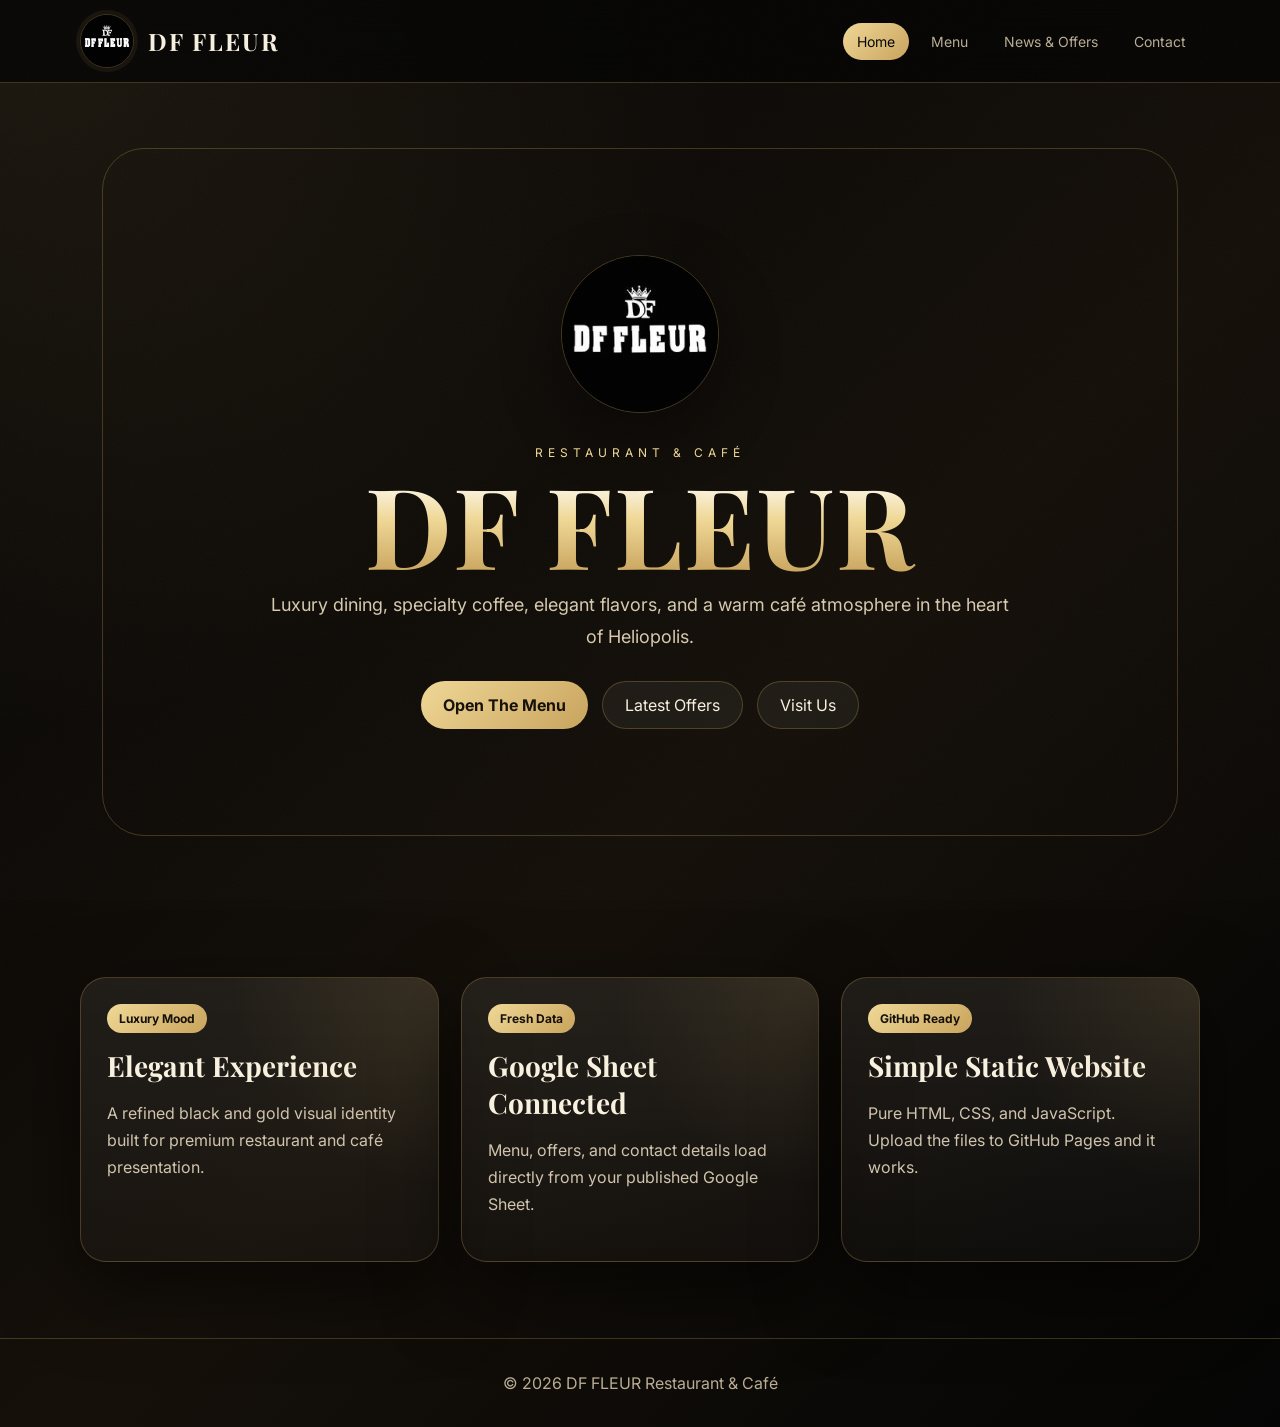
==== index.html @ 30936513 "Add files via upload" ====
<!doctype html><html lang="en"><head><meta charset="utf-8"><meta name="viewport" content="width=device-width,initial-scale=1"><title>DF FLEUR | Luxury Restaurant & Café</title><link rel="preconnect" href="https://fonts.googleapis.com"><link rel="preconnect" href="https://fonts.gstatic.com" crossorigin><link href="https://fonts.googleapis.com/css2?family=Inter:wght@400;600;800&family=Playfair+Display:wght@700;900&display=swap" rel="stylesheet"><link rel="stylesheet" href="css/style.css"></head><body class="noise"><header class="topbar"><nav class="nav container"><a class="brand" href="index.html"><img src="assets/logo.jpg" alt="DF FLEUR"><b>DF FLEUR</b></a><button class="menuBtn">Menu</button><div class="links"><a class="active" href="index.html">Home</a><a href="menu.html">Menu</a><a href="news.html">News & Offers</a><a href="contact.html">Contact</a></div></nav></header><main><section class="hero"><div class="container"><img class="logo-hero" src="assets/logo.jpg" alt="DF FLEUR Logo"><div class="eyebrow">Restaurant & Café</div><h1>DF FLEUR</h1><p>Luxury dining, specialty coffee, elegant flavors, and a warm café atmosphere in the heart of Heliopolis.</p><div class="actions"><a class="btn primary" href="menu.html">Open The Menu</a><a class="btn" href="news.html">Latest Offers</a><a class="btn" href="contact.html">Visit Us</a></div></div></section><section class="section"><div class="container grid"><article class="card"><span class="tag">Luxury Mood</span><h3>Elegant Experience</h3><p>A refined black and gold visual identity built for premium restaurant and café presentation.</p></article><article class="card"><span class="tag">Fresh Data</span><h3>Google Sheet Connected</h3><p>Menu, offers, and contact details load directly from your published Google Sheet.</p></article><article class="card"><span class="tag">GitHub Ready</span><h3>Simple Static Website</h3><p>Pure HTML, CSS, and JavaScript. Upload the files to GitHub Pages and it works.</p></article></div></section></main><footer class="footer"><div class="container">© <span id="y"></span> DF FLEUR Restaurant & Café</div></footer><script>document.getElementById('y').textContent=new Date().getFullYear()</script><script src="js/sheets.js"></script></body></html>
---- css/style.css ----
:root{
  --black:#050505;--black2:#101010;--gold:#c9a45d;--gold2:#f0d896;--cream:#f8f1df;--muted:#b9ad94;--line:rgba(201,164,93,.28);--glass:rgba(255,255,255,.055);
  --shadow:0 28px 80px rgba(0,0,0,.55);--radius:26px;
}
*{box-sizing:border-box}html{scroll-behavior:smooth}body{margin:0;font-family:Inter,Arial,sans-serif;background:radial-gradient(circle at top left,rgba(201,164,93,.12),transparent 38%),linear-gradient(135deg,var(--black),#15100a 55%,#050505);color:var(--cream);min-height:100vh;overflow-x:hidden}.noise:before{content:"";position:fixed;inset:0;pointer-events:none;opacity:.05;background-image:url("data:image/svg+xml,%3Csvg xmlns='http://www.w3.org/2000/svg' width='180' height='180'%3E%3Cfilter id='n'%3E%3CfeTurbulence type='fractalNoise' baseFrequency='.8' numOctaves='3'/%3E%3C/filter%3E%3Crect width='180' height='180' filter='url(%23n)' opacity='.5'/%3E%3C/svg%3E");z-index:50}.container{width:min(1120px,92vw);margin:auto}.topbar{position:sticky;top:0;z-index:20;background:rgba(5,5,5,.76);backdrop-filter:blur(18px);border-bottom:1px solid var(--line)}.nav{height:82px;display:flex;align-items:center;justify-content:space-between;gap:24px}.brand{display:flex;align-items:center;gap:14px;text-decoration:none;color:var(--cream)}.brand img{width:54px;height:54px;object-fit:cover;border:1px solid var(--line);border-radius:50%;box-shadow:0 0 0 4px rgba(201,164,93,.08)}.brand b{font-family:Playfair Display,Georgia,serif;font-size:24px;letter-spacing:2px}.links{display:flex;gap:8px;align-items:center}.links a{color:var(--muted);text-decoration:none;padding:10px 14px;border-radius:999px;font-size:14px}.links a:hover,.links a.active{color:var(--black);background:linear-gradient(135deg,var(--gold2),var(--gold))}.menuBtn{display:none;background:transparent;border:1px solid var(--line);color:var(--cream);border-radius:14px;padding:10px 12px}.hero{position:relative;min-height:calc(100vh - 82px);display:grid;place-items:center;text-align:center;padding:80px 0}.hero:after{content:"";position:absolute;inset:8%;border:1px solid var(--line);border-radius:42px;pointer-events:none}.logo-hero{width:158px;height:158px;object-fit:cover;border-radius:50%;border:1px solid var(--line);box-shadow:0 20px 60px rgba(0,0,0,.45);margin-bottom:28px}.eyebrow{letter-spacing:5px;text-transform:uppercase;color:var(--gold2);font-size:12px}.hero h1,.page-title{font-family:Playfair Display,Georgia,serif;font-size:clamp(46px,9vw,112px);line-height:.9;margin:14px 0;background:linear-gradient(180deg,#fff,var(--gold2) 45%,var(--gold));-webkit-background-clip:text;color:transparent;letter-spacing:2px}.hero p,.lead{max-width:740px;margin:0 auto 28px;color:#d7cab0;font-size:18px;line-height:1.8}.actions{display:flex;gap:14px;justify-content:center;flex-wrap:wrap}.btn{display:inline-flex;align-items:center;justify-content:center;gap:8px;padding:13px 22px;border-radius:999px;text-decoration:none;border:1px solid var(--line);color:var(--cream);background:rgba(255,255,255,.05);cursor:pointer}.btn.primary{background:linear-gradient(135deg,var(--gold2),var(--gold));color:#15100a;border:0;font-weight:700}.section{padding:76px 0}.grid{display:grid;grid-template-columns:repeat(3,1fr);gap:22px}.card{background:linear-gradient(180deg,rgba(255,255,255,.07),rgba(255,255,255,.025));border:1px solid var(--line);border-radius:var(--radius);padding:26px;box-shadow:var(--shadow);position:relative;overflow:hidden}.card:before{content:"";position:absolute;inset:0;background:radial-gradient(circle at top right,rgba(201,164,93,.13),transparent 45%);pointer-events:none}.card h3{font-family:Playfair Display,Georgia,serif;font-size:28px;margin:0 0 12px}.card p{color:#d0c4ae;line-height:1.7}.card img,.news-img{width:100%;height:220px;object-fit:cover;border-radius:20px;border:1px solid var(--line);background:linear-gradient(135deg,#23180d,#070707)}.tag{display:inline-block;color:#15100a;background:linear-gradient(135deg,var(--gold2),var(--gold));padding:7px 12px;border-radius:999px;font-size:12px;font-weight:700;margin-bottom:14px}.page-head{padding:70px 0 32px;text-align:center}.status{color:var(--muted);text-align:center;margin:20px}.filters{display:flex;flex-wrap:wrap;gap:10px;justify-content:center;margin:18px 0 34px}.chip{border:1px solid var(--line);background:rgba(255,255,255,.04);color:var(--cream);border-radius:999px;padding:10px 15px;cursor:pointer}.chip.active{background:linear-gradient(135deg,var(--gold2),var(--gold));color:#111}.news-list{display:grid;grid-template-columns:repeat(2,1fr);gap:22px}.contact-wrap{display:grid;grid-template-columns:1fr 1fr;gap:24px}.contact-line{padding:16px 0;border-bottom:1px solid var(--line);color:#e6d9c0}.contact-line b{display:block;color:var(--gold2);margin-bottom:6px}.map-frame{width:100%;min-height:360px;border:0;border-radius:var(--radius);filter:grayscale(.15) contrast(1.05)}.book-stage{perspective:1600px;display:grid;grid-template-columns:1fr;place-items:center;min-height:570px}.book{width:min(900px,94vw);height:560px;position:relative;transform-style:preserve-3d}.page{position:absolute;inset:0;background:linear-gradient(135deg,#fbf1d8,#efe0bc);color:#1b140b;border-radius:24px;border:1px solid rgba(201,164,93,.55);box-shadow:0 30px 90px rgba(0,0,0,.55);padding:38px;transform-origin:left center;transition:transform .75s ease,opacity .4s ease;overflow:auto}.page.hidden{opacity:0;pointer-events:none;transform:rotateY(-82deg)}.page h2{font-family:Playfair Display,Georgia,serif;font-size:42px;margin:0 0 22px;color:#3a250e}.menu-row{display:grid;grid-template-columns:1fr auto;gap:14px;padding:16px 0;border-bottom:1px dashed rgba(58,37,14,.28)}.menu-row h4{margin:0;font-size:20px}.menu-row p{margin:8px 0 0;color:#6b573c;line-height:1.5}.price{font-weight:800;color:#7a4f14}.book-controls{display:flex;gap:12px;justify-content:center;margin-top:18px;align-items:center}.footer{border-top:1px solid var(--line);padding:34px 0;color:var(--muted);text-align:center}.loader{width:42px;height:42px;border-radius:50%;border:3px solid rgba(201,164,93,.22);border-top-color:var(--gold);animation:spin 1s linear infinite;margin:30px auto}@keyframes spin{to{transform:rotate(360deg)}}@media(max-width:850px){.menuBtn{display:block}.links{position:absolute;right:4vw;top:72px;background:rgba(5,5,5,.96);border:1px solid var(--line);border-radius:20px;flex-direction:column;padding:10px;display:none}.links.open{display:flex}.grid,.news-list,.contact-wrap{grid-template-columns:1fr}.hero:after{inset:3%}.book,.book-stage{height:auto;min-height:560px}.page{padding:25px}.nav{height:72px}.brand b{font-size:18px}.brand img{width:46px;height:46px}}
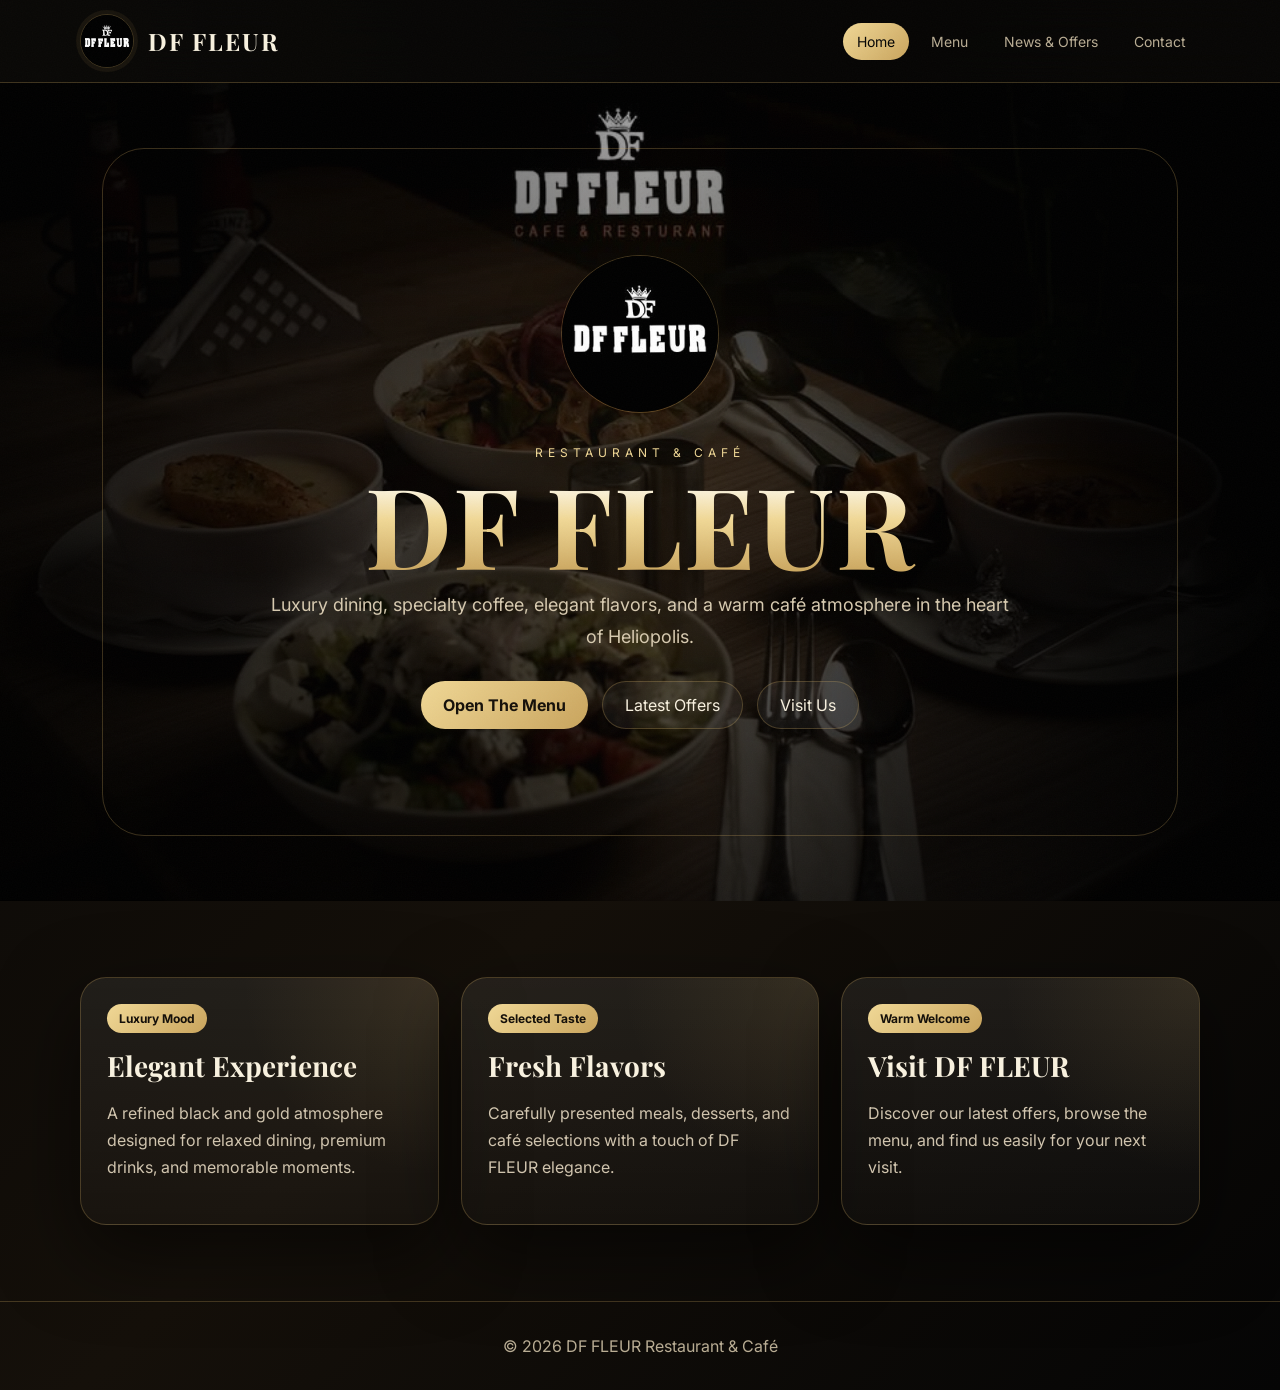
==== commit 688c9121: "Add files via upload" ====
--- a/index.html
+++ b/index.html
@@ -1 +1 @@
-<!doctype html><html lang="en"><head><meta charset="utf-8"><meta name="viewport" content="width=device-width,initial-scale=1"><title>DF FLEUR | Luxury Restaurant & Café</title><link rel="preconnect" href="https://fonts.googleapis.com"><link rel="preconnect" href="https://fonts.gstatic.com" crossorigin><link href="https://fonts.googleapis.com/css2?family=Inter:wght@400;600;800&family=Playfair+Display:wght@700;900&display=swap" rel="stylesheet"><link rel="stylesheet" href="css/style.css"></head><body class="noise"><header class="topbar"><nav class="nav container"><a class="brand" href="index.html"><img src="assets/logo.jpg" alt="DF FLEUR"><b>DF FLEUR</b></a><button class="menuBtn">Menu</button><div class="links"><a class="active" href="index.html">Home</a><a href="menu.html">Menu</a><a href="news.html">News & Offers</a><a href="contact.html">Contact</a></div></nav></header><main><section class="hero"><div class="container"><img class="logo-hero" src="assets/logo.jpg" alt="DF FLEUR Logo"><div class="eyebrow">Restaurant & Café</div><h1>DF FLEUR</h1><p>Luxury dining, specialty coffee, elegant flavors, and a warm café atmosphere in the heart of Heliopolis.</p><div class="actions"><a class="btn primary" href="menu.html">Open The Menu</a><a class="btn" href="news.html">Latest Offers</a><a class="btn" href="contact.html">Visit Us</a></div></div></section><section class="section"><div class="container grid"><article class="card"><span class="tag">Luxury Mood</span><h3>Elegant Experience</h3><p>A refined black and gold visual identity built for premium restaurant and café presentation.</p></article><article class="card"><span class="tag">Fresh Data</span><h3>Google Sheet Connected</h3><p>Menu, offers, and contact details load directly from your published Google Sheet.</p></article><article class="card"><span class="tag">GitHub Ready</span><h3>Simple Static Website</h3><p>Pure HTML, CSS, and JavaScript. Upload the files to GitHub Pages and it works.</p></article></div></section></main><footer class="footer"><div class="container">© <span id="y"></span> DF FLEUR Restaurant & Café</div></footer><script>document.getElementById('y').textContent=new Date().getFullYear()</script><script src="js/sheets.js"></script></body></html>
+<!doctype html><html lang="en"><head><meta charset="utf-8"><meta name="viewport" content="width=device-width,initial-scale=1"><title>DF FLEUR | Luxury Restaurant & Café</title><link rel="preconnect" href="https://fonts.googleapis.com"><link rel="preconnect" href="https://fonts.gstatic.com" crossorigin><link href="https://fonts.googleapis.com/css2?family=Inter:wght@400;600;800&family=Playfair+Display:wght@700;900&display=swap" rel="stylesheet"><link rel="stylesheet" href="css/style.css"></head><body class="noise"><header class="topbar"><nav class="nav container"><a class="brand" href="index.html"><img src="assets/logo.jpg" alt="DF FLEUR"><b>DF FLEUR</b></a><button class="menuBtn">Menu</button><div class="links"><a class="active" href="index.html">Home</a><a href="menu.html">Menu</a><a href="news.html">News & Offers</a><a href="contact.html">Contact</a></div></nav></header><main><section class="hero"><div class="container"><img class="logo-hero" src="assets/logo.jpg" alt="DF FLEUR Logo"><div class="eyebrow">Restaurant & Café</div><h1>DF FLEUR</h1><p>Luxury dining, specialty coffee, elegant flavors, and a warm café atmosphere in the heart of Heliopolis.</p><div class="actions"><a class="btn primary" href="menu.html">Open The Menu</a><a class="btn" href="news.html">Latest Offers</a><a class="btn" href="contact.html">Visit Us</a></div></div></section><section class="section"><div class="container grid"><article class="card"><span class="tag">Luxury Mood</span><h3>Elegant Experience</h3><p>A refined black and gold atmosphere designed for relaxed dining, premium drinks, and memorable moments.</p></article><article class="card"><span class="tag">Selected Taste</span><h3>Fresh Flavors</h3><p>Carefully presented meals, desserts, and café selections with a touch of DF FLEUR elegance.</p></article><article class="card"><span class="tag">Warm Welcome</span><h3>Visit DF FLEUR</h3><p>Discover our latest offers, browse the menu, and find us easily for your next visit.</p></article></div></section></main><footer class="footer"><div class="container">© <span id="y"></span> DF FLEUR Restaurant & Café</div></footer><script>document.getElementById('y').textContent=new Date().getFullYear()</script><script src="js/sheets.js"></script></body></html>
--- a/css/style.css
+++ b/css/style.css
@@ -2,4 +2,4 @@
   --black:#050505;--black2:#101010;--gold:#c9a45d;--gold2:#f0d896;--cream:#f8f1df;--muted:#b9ad94;--line:rgba(201,164,93,.28);--glass:rgba(255,255,255,.055);
   --shadow:0 28px 80px rgba(0,0,0,.55);--radius:26px;
 }
-*{box-sizing:border-box}html{scroll-behavior:smooth}body{margin:0;font-family:Inter,Arial,sans-serif;background:radial-gradient(circle at top left,rgba(201,164,93,.12),transparent 38%),linear-gradient(135deg,var(--black),#15100a 55%,#050505);color:var(--cream);min-height:100vh;overflow-x:hidden}.noise:before{content:"";position:fixed;inset:0;pointer-events:none;opacity:.05;background-image:url("data:image/svg+xml,%3Csvg xmlns='http://www.w3.org/2000/svg' width='180' height='180'%3E%3Cfilter id='n'%3E%3CfeTurbulence type='fractalNoise' baseFrequency='.8' numOctaves='3'/%3E%3C/filter%3E%3Crect width='180' height='180' filter='url(%23n)' opacity='.5'/%3E%3C/svg%3E");z-index:50}.container{width:min(1120px,92vw);margin:auto}.topbar{position:sticky;top:0;z-index:20;background:rgba(5,5,5,.76);backdrop-filter:blur(18px);border-bottom:1px solid var(--line)}.nav{height:82px;display:flex;align-items:center;justify-content:space-between;gap:24px}.brand{display:flex;align-items:center;gap:14px;text-decoration:none;color:var(--cream)}.brand img{width:54px;height:54px;object-fit:cover;border:1px solid var(--line);border-radius:50%;box-shadow:0 0 0 4px rgba(201,164,93,.08)}.brand b{font-family:Playfair Display,Georgia,serif;font-size:24px;letter-spacing:2px}.links{display:flex;gap:8px;align-items:center}.links a{color:var(--muted);text-decoration:none;padding:10px 14px;border-radius:999px;font-size:14px}.links a:hover,.links a.active{color:var(--black);background:linear-gradient(135deg,var(--gold2),var(--gold))}.menuBtn{display:none;background:transparent;border:1px solid var(--line);color:var(--cream);border-radius:14px;padding:10px 12px}.hero{position:relative;min-height:calc(100vh - 82px);display:grid;place-items:center;text-align:center;padding:80px 0}.hero:after{content:"";position:absolute;inset:8%;border:1px solid var(--line);border-radius:42px;pointer-events:none}.logo-hero{width:158px;height:158px;object-fit:cover;border-radius:50%;border:1px solid var(--line);box-shadow:0 20px 60px rgba(0,0,0,.45);margin-bottom:28px}.eyebrow{letter-spacing:5px;text-transform:uppercase;color:var(--gold2);font-size:12px}.hero h1,.page-title{font-family:Playfair Display,Georgia,serif;font-size:clamp(46px,9vw,112px);line-height:.9;margin:14px 0;background:linear-gradient(180deg,#fff,var(--gold2) 45%,var(--gold));-webkit-background-clip:text;color:transparent;letter-spacing:2px}.hero p,.lead{max-width:740px;margin:0 auto 28px;color:#d7cab0;font-size:18px;line-height:1.8}.actions{display:flex;gap:14px;justify-content:center;flex-wrap:wrap}.btn{display:inline-flex;align-items:center;justify-content:center;gap:8px;padding:13px 22px;border-radius:999px;text-decoration:none;border:1px solid var(--line);color:var(--cream);background:rgba(255,255,255,.05);cursor:pointer}.btn.primary{background:linear-gradient(135deg,var(--gold2),var(--gold));color:#15100a;border:0;font-weight:700}.section{padding:76px 0}.grid{display:grid;grid-template-columns:repeat(3,1fr);gap:22px}.card{background:linear-gradient(180deg,rgba(255,255,255,.07),rgba(255,255,255,.025));border:1px solid var(--line);border-radius:var(--radius);padding:26px;box-shadow:var(--shadow);position:relative;overflow:hidden}.card:before{content:"";position:absolute;inset:0;background:radial-gradient(circle at top right,rgba(201,164,93,.13),transparent 45%);pointer-events:none}.card h3{font-family:Playfair Display,Georgia,serif;font-size:28px;margin:0 0 12px}.card p{color:#d0c4ae;line-height:1.7}.card img,.news-img{width:100%;height:220px;object-fit:cover;border-radius:20px;border:1px solid var(--line);background:linear-gradient(135deg,#23180d,#070707)}.tag{display:inline-block;color:#15100a;background:linear-gradient(135deg,var(--gold2),var(--gold));padding:7px 12px;border-radius:999px;font-size:12px;font-weight:700;margin-bottom:14px}.page-head{padding:70px 0 32px;text-align:center}.status{color:var(--muted);text-align:center;margin:20px}.filters{display:flex;flex-wrap:wrap;gap:10px;justify-content:center;margin:18px 0 34px}.chip{border:1px solid var(--line);background:rgba(255,255,255,.04);color:var(--cream);border-radius:999px;padding:10px 15px;cursor:pointer}.chip.active{background:linear-gradient(135deg,var(--gold2),var(--gold));color:#111}.news-list{display:grid;grid-template-columns:repeat(2,1fr);gap:22px}.contact-wrap{display:grid;grid-template-columns:1fr 1fr;gap:24px}.contact-line{padding:16px 0;border-bottom:1px solid var(--line);color:#e6d9c0}.contact-line b{display:block;color:var(--gold2);margin-bottom:6px}.map-frame{width:100%;min-height:360px;border:0;border-radius:var(--radius);filter:grayscale(.15) contrast(1.05)}.book-stage{perspective:1600px;display:grid;grid-template-columns:1fr;place-items:center;min-height:570px}.book{width:min(900px,94vw);height:560px;position:relative;transform-style:preserve-3d}.page{position:absolute;inset:0;background:linear-gradient(135deg,#fbf1d8,#efe0bc);color:#1b140b;border-radius:24px;border:1px solid rgba(201,164,93,.55);box-shadow:0 30px 90px rgba(0,0,0,.55);padding:38px;transform-origin:left center;transition:transform .75s ease,opacity .4s ease;overflow:auto}.page.hidden{opacity:0;pointer-events:none;transform:rotateY(-82deg)}.page h2{font-family:Playfair Display,Georgia,serif;font-size:42px;margin:0 0 22px;color:#3a250e}.menu-row{display:grid;grid-template-columns:1fr auto;gap:14px;padding:16px 0;border-bottom:1px dashed rgba(58,37,14,.28)}.menu-row h4{margin:0;font-size:20px}.menu-row p{margin:8px 0 0;color:#6b573c;line-height:1.5}.price{font-weight:800;color:#7a4f14}.book-controls{display:flex;gap:12px;justify-content:center;margin-top:18px;align-items:center}.footer{border-top:1px solid var(--line);padding:34px 0;color:var(--muted);text-align:center}.loader{width:42px;height:42px;border-radius:50%;border:3px solid rgba(201,164,93,.22);border-top-color:var(--gold);animation:spin 1s linear infinite;margin:30px auto}@keyframes spin{to{transform:rotate(360deg)}}@media(max-width:850px){.menuBtn{display:block}.links{position:absolute;right:4vw;top:72px;background:rgba(5,5,5,.96);border:1px solid var(--line);border-radius:20px;flex-direction:column;padding:10px;display:none}.links.open{display:flex}.grid,.news-list,.contact-wrap{grid-template-columns:1fr}.hero:after{inset:3%}.book,.book-stage{height:auto;min-height:560px}.page{padding:25px}.nav{height:72px}.brand b{font-size:18px}.brand img{width:46px;height:46px}}
+*{box-sizing:border-box}html{scroll-behavior:smooth}body{margin:0;font-family:Inter,Arial,sans-serif;background:radial-gradient(circle at top left,rgba(201,164,93,.12),transparent 38%),linear-gradient(135deg,var(--black),#15100a 55%,#050505);color:var(--cream);min-height:100vh;overflow-x:hidden}.noise:before{content:"";position:fixed;inset:0;pointer-events:none;opacity:.05;background-image:url("data:image/svg+xml,%3Csvg xmlns='http://www.w3.org/2000/svg' width='180' height='180'%3E%3Cfilter id='n'%3E%3CfeTurbulence type='fractalNoise' baseFrequency='.8' numOctaves='3'/%3E%3C/filter%3E%3Crect width='180' height='180' filter='url(%23n)' opacity='.5'/%3E%3C/svg%3E");z-index:50}.container{width:min(1120px,92vw);margin:auto}.topbar{position:sticky;top:0;z-index:20;background:rgba(5,5,5,.76);backdrop-filter:blur(18px);border-bottom:1px solid var(--line)}.nav{height:82px;display:flex;align-items:center;justify-content:space-between;gap:24px}.brand{display:flex;align-items:center;gap:14px;text-decoration:none;color:var(--cream)}.brand img{width:54px;height:54px;object-fit:cover;border:1px solid var(--line);border-radius:50%;box-shadow:0 0 0 4px rgba(201,164,93,.08)}.brand b{font-family:Playfair Display,Georgia,serif;font-size:24px;letter-spacing:2px}.links{display:flex;gap:8px;align-items:center}.links a{color:var(--muted);text-decoration:none;padding:10px 14px;border-radius:999px;font-size:14px}.links a:hover,.links a.active{color:var(--black);background:linear-gradient(135deg,var(--gold2),var(--gold))}.menuBtn{display:none;background:transparent;border:1px solid var(--line);color:var(--cream);border-radius:14px;padding:10px 12px}.hero{position:relative;min-height:calc(100vh - 82px);display:grid;place-items:center;text-align:center;padding:80px 0;background:linear-gradient(180deg,rgba(0,0,0,.18),rgba(0,0,0,.78)),radial-gradient(circle at center,rgba(201,164,93,.12),transparent 48%),url('../assets/main.jpg') center/cover no-repeat;overflow:hidden}.hero .container{position:relative;z-index:2}.hero:before{content:"";position:absolute;inset:0;background:linear-gradient(90deg,rgba(0,0,0,.75),rgba(0,0,0,.2),rgba(0,0,0,.75));z-index:1;pointer-events:none}.hero:after{content:"";position:absolute;inset:8%;border:1px solid var(--line);border-radius:42px;pointer-events:none;z-index:2}.logo-hero{width:158px;height:158px;object-fit:cover;border-radius:50%;border:1px solid var(--line);box-shadow:0 20px 60px rgba(0,0,0,.45);margin-bottom:28px}.eyebrow{letter-spacing:5px;text-transform:uppercase;color:var(--gold2);font-size:12px}.hero h1,.page-title{font-family:Playfair Display,Georgia,serif;font-size:clamp(46px,9vw,112px);line-height:.9;margin:14px 0;background:linear-gradient(180deg,#fff,var(--gold2) 45%,var(--gold));-webkit-background-clip:text;color:transparent;letter-spacing:2px}.hero p,.lead{max-width:740px;margin:0 auto 28px;color:#d7cab0;font-size:18px;line-height:1.8}.actions{display:flex;gap:14px;justify-content:center;flex-wrap:wrap}.btn{display:inline-flex;align-items:center;justify-content:center;gap:8px;padding:13px 22px;border-radius:999px;text-decoration:none;border:1px solid var(--line);color:var(--cream);background:rgba(255,255,255,.05);cursor:pointer}.btn.primary{background:linear-gradient(135deg,var(--gold2),var(--gold));color:#15100a;border:0;font-weight:700}.section{padding:76px 0}.grid{display:grid;grid-template-columns:repeat(3,1fr);gap:22px}.card{background:linear-gradient(180deg,rgba(255,255,255,.07),rgba(255,255,255,.025));border:1px solid var(--line);border-radius:var(--radius);padding:26px;box-shadow:var(--shadow);position:relative;overflow:hidden}.card:before{content:"";position:absolute;inset:0;background:radial-gradient(circle at top right,rgba(201,164,93,.13),transparent 45%);pointer-events:none}.card h3{font-family:Playfair Display,Georgia,serif;font-size:28px;margin:0 0 12px}.card p{color:#d0c4ae;line-height:1.7}.card img,.news-img{width:100%;height:220px;object-fit:cover;border-radius:20px;border:1px solid var(--line);background:linear-gradient(135deg,#23180d,#070707)}.tag{display:inline-block;color:#15100a;background:linear-gradient(135deg,var(--gold2),var(--gold));padding:7px 12px;border-radius:999px;font-size:12px;font-weight:700;margin-bottom:14px}.page-head{padding:70px 0 32px;text-align:center}.status{color:var(--muted);text-align:center;margin:20px}.filters{display:flex;flex-wrap:wrap;gap:10px;justify-content:center;margin:18px 0 34px}.chip{border:1px solid var(--line);background:rgba(255,255,255,.04);color:var(--cream);border-radius:999px;padding:10px 15px;cursor:pointer}.chip.active{background:linear-gradient(135deg,var(--gold2),var(--gold));color:#111}.news-list{display:grid;grid-template-columns:repeat(2,1fr);gap:22px}.contact-wrap{display:grid;grid-template-columns:1fr 1fr;gap:24px}.contact-line{padding:16px 0;border-bottom:1px solid var(--line);color:#e6d9c0}.contact-line b{display:block;color:var(--gold2);margin-bottom:6px}.map-frame{width:100%;min-height:360px;border:0;border-radius:var(--radius);filter:grayscale(.15) contrast(1.05)}.book-stage{perspective:1600px;display:grid;grid-template-columns:1fr;place-items:center;min-height:570px}.book{width:min(900px,94vw);height:560px;position:relative;transform-style:preserve-3d}.page{position:absolute;inset:0;background:linear-gradient(135deg,#fbf1d8,#efe0bc);color:#1b140b;border-radius:24px;border:1px solid rgba(201,164,93,.55);box-shadow:0 30px 90px rgba(0,0,0,.55);padding:38px;transform-origin:left center;transition:transform .75s ease,opacity .4s ease;overflow:auto}.page.hidden{opacity:0;pointer-events:none;transform:rotateY(-82deg)}.page h2{font-family:Playfair Display,Georgia,serif;font-size:42px;margin:0 0 22px;color:#3a250e}.menu-row{display:grid;grid-template-columns:1fr auto;gap:14px;padding:16px 0;border-bottom:1px dashed rgba(58,37,14,.28)}.menu-row h4{margin:0;font-size:20px}.menu-row p{margin:8px 0 0;color:#6b573c;line-height:1.5}.price{font-weight:800;color:#7a4f14}.book-controls{display:flex;gap:12px;justify-content:center;margin-top:18px;align-items:center}.footer{border-top:1px solid var(--line);padding:34px 0;color:var(--muted);text-align:center}.loader{width:42px;height:42px;border-radius:50%;border:3px solid rgba(201,164,93,.22);border-top-color:var(--gold);animation:spin 1s linear infinite;margin:30px auto}@keyframes spin{to{transform:rotate(360deg)}}@media(max-width:850px){.menuBtn{display:block}.links{position:absolute;right:4vw;top:72px;background:rgba(5,5,5,.96);border:1px solid var(--line);border-radius:20px;flex-direction:column;padding:10px;display:none}.links.open{display:flex}.grid,.news-list,.contact-wrap{grid-template-columns:1fr}.hero:after{inset:3%}.book,.book-stage{height:auto;min-height:560px}.page{padding:25px}.nav{height:72px}.brand b{font-size:18px}.brand img{width:46px;height:46px}}
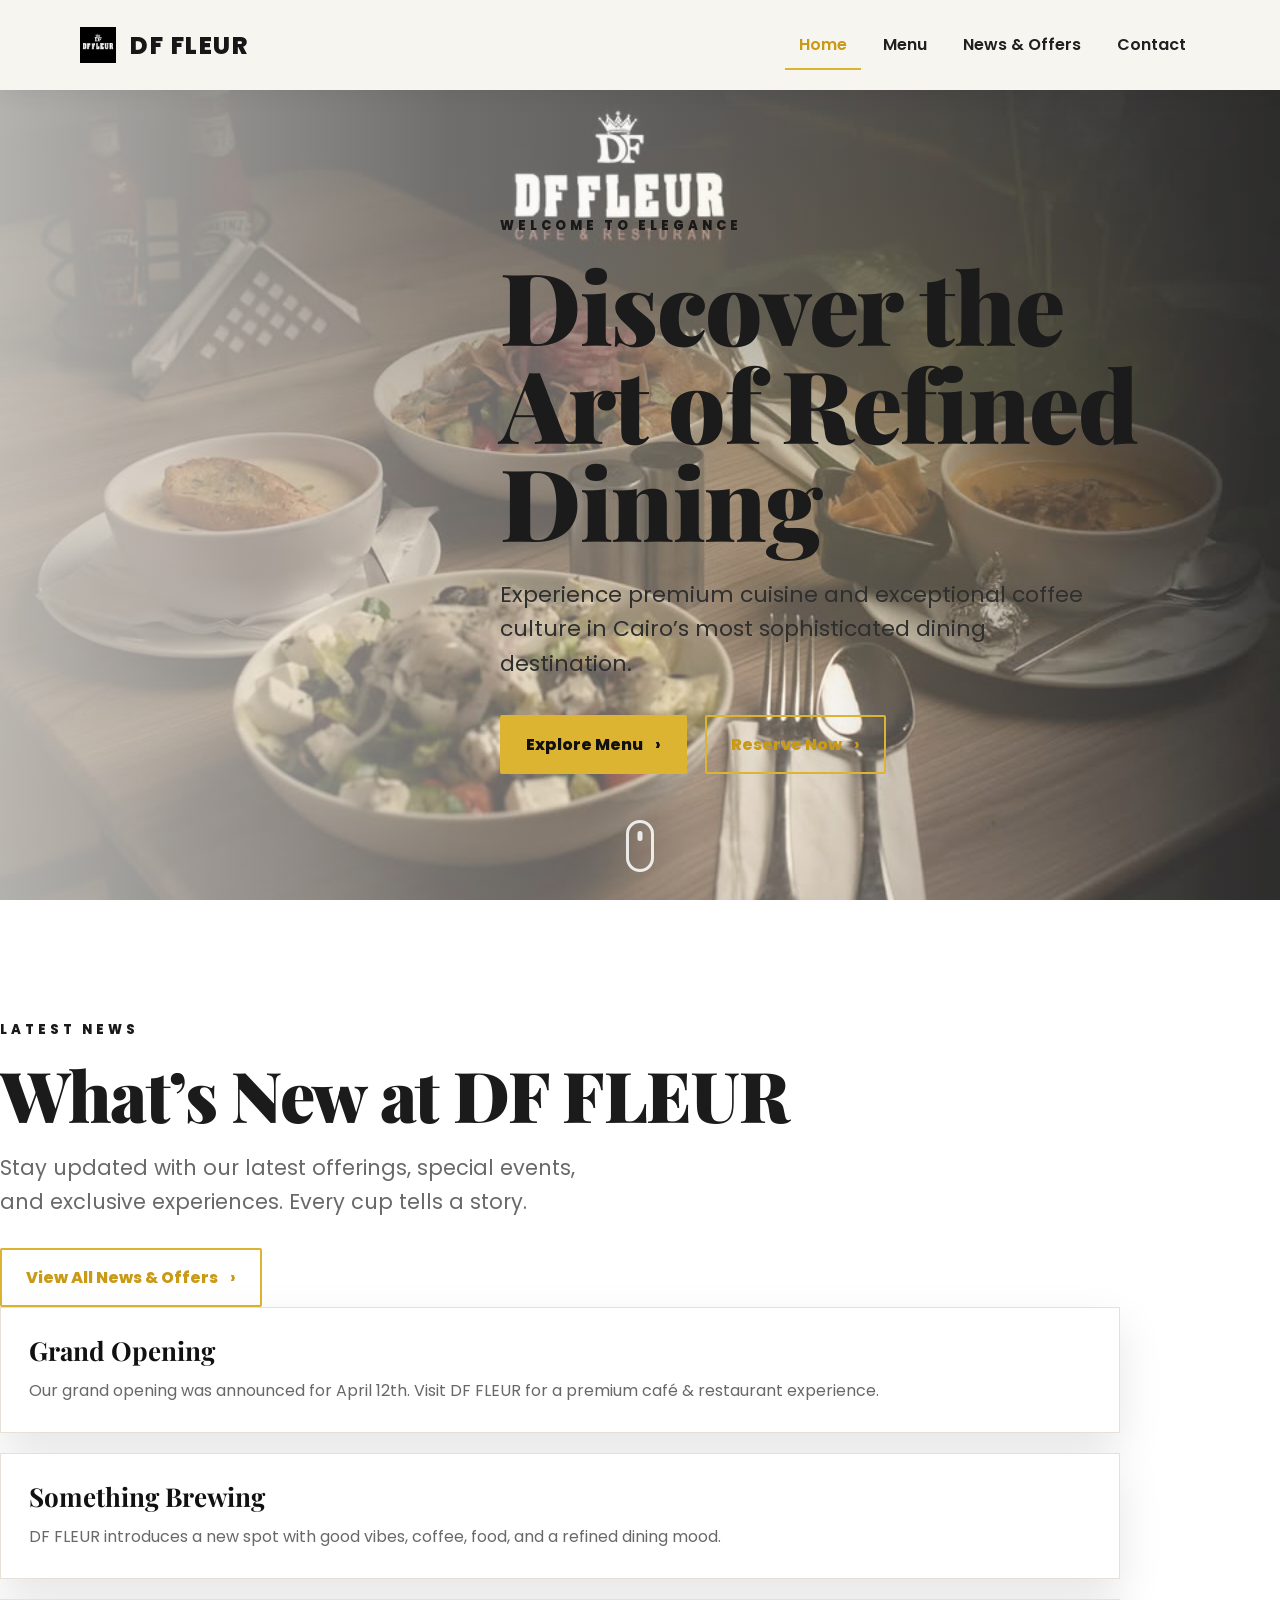
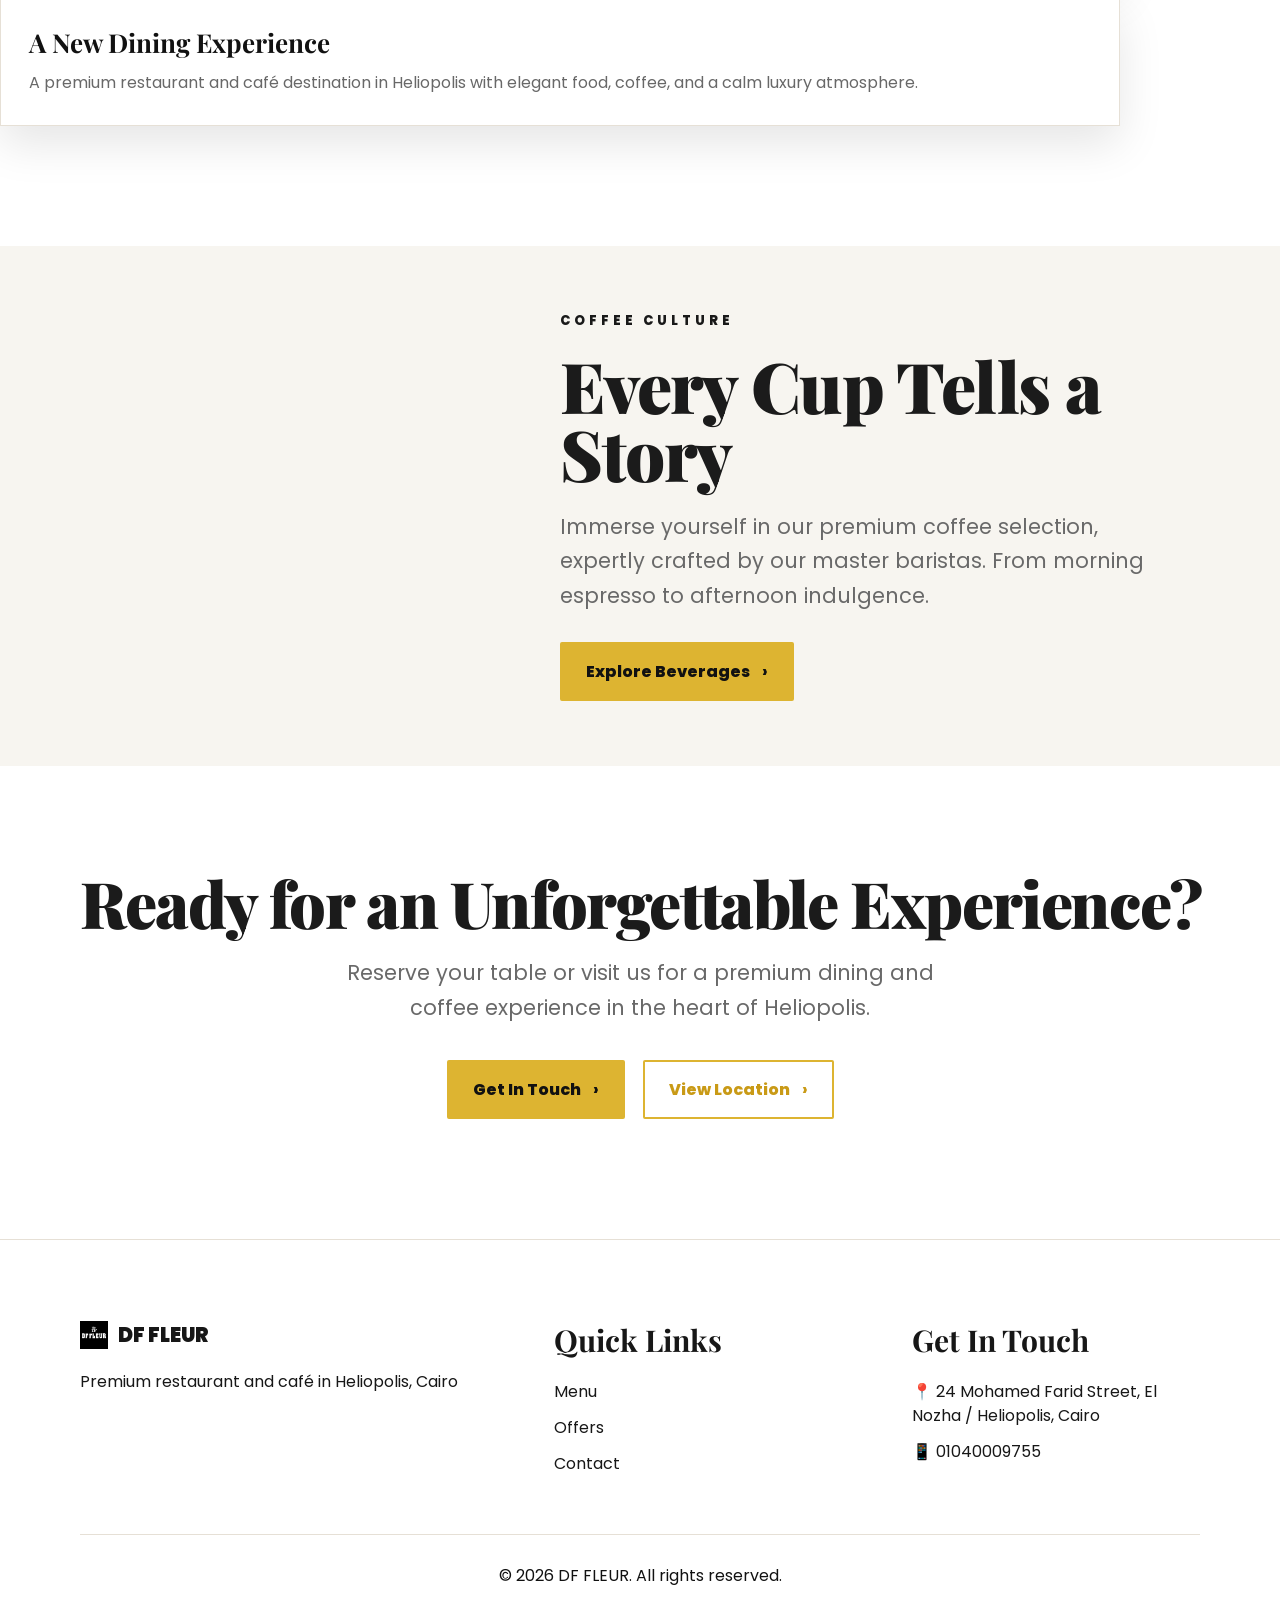
==== commit db7d0f27: "Add files via upload" ====
--- a/index.html
+++ b/index.html
@@ -1 +1,125 @@
-<!doctype html><html lang="en"><head><meta charset="utf-8"><meta name="viewport" content="width=device-width,initial-scale=1"><title>DF FLEUR | Luxury Restaurant & Café</title><link rel="preconnect" href="https://fonts.googleapis.com"><link rel="preconnect" href="https://fonts.gstatic.com" crossorigin><link href="https://fonts.googleapis.com/css2?family=Inter:wght@400;600;800&family=Playfair+Display:wght@700;900&display=swap" rel="stylesheet"><link rel="stylesheet" href="css/style.css"></head><body class="noise"><header class="topbar"><nav class="nav container"><a class="brand" href="index.html"><img src="assets/logo.jpg" alt="DF FLEUR"><b>DF FLEUR</b></a><button class="menuBtn">Menu</button><div class="links"><a class="active" href="index.html">Home</a><a href="menu.html">Menu</a><a href="news.html">News & Offers</a><a href="contact.html">Contact</a></div></nav></header><main><section class="hero"><div class="container"><img class="logo-hero" src="assets/logo.jpg" alt="DF FLEUR Logo"><div class="eyebrow">Restaurant & Café</div><h1>DF FLEUR</h1><p>Luxury dining, specialty coffee, elegant flavors, and a warm café atmosphere in the heart of Heliopolis.</p><div class="actions"><a class="btn primary" href="menu.html">Open The Menu</a><a class="btn" href="news.html">Latest Offers</a><a class="btn" href="contact.html">Visit Us</a></div></div></section><section class="section"><div class="container grid"><article class="card"><span class="tag">Luxury Mood</span><h3>Elegant Experience</h3><p>A refined black and gold atmosphere designed for relaxed dining, premium drinks, and memorable moments.</p></article><article class="card"><span class="tag">Selected Taste</span><h3>Fresh Flavors</h3><p>Carefully presented meals, desserts, and café selections with a touch of DF FLEUR elegance.</p></article><article class="card"><span class="tag">Warm Welcome</span><h3>Visit DF FLEUR</h3><p>Discover our latest offers, browse the menu, and find us easily for your next visit.</p></article></div></section></main><footer class="footer"><div class="container">© <span id="y"></span> DF FLEUR Restaurant & Café</div></footer><script>document.getElementById('y').textContent=new Date().getFullYear()</script><script src="js/sheets.js"></script></body></html>+<!doctype html>
+<html lang="en">
+<head>
+  <meta charset="utf-8">
+  <meta name="viewport" content="width=device-width, initial-scale=1">
+  <title>DF FLEUR | Restaurant & Café</title>
+  <link rel="preconnect" href="https://fonts.googleapis.com">
+  <link rel="preconnect" href="https://fonts.gstatic.com" crossorigin>
+  <link href="https://fonts.googleapis.com/css2?family=Playfair+Display:wght@700;800;900&family=Poppins:wght@400;500;600;700;800&display=swap" rel="stylesheet">
+  <link rel="stylesheet" href="css/style.css">
+</head>
+<body>
+  <header class="site-header">
+    <nav class="nav container">
+      <a class="brand" href="index.html"><img src="assets/logo.jpg" alt="DF FLEUR logo"><span>DF FLEUR</span></a>
+      <button class="nav-toggle" type="button">Menu</button>
+      <div class="nav-links">
+        <a class="active" href="index.html">Home</a>
+        <a href="menu.html">Menu</a>
+        <a href="news.html">News & Offers</a>
+        <a href="contact.html">Contact</a>
+      </div>
+    </nav>
+  </header>
+
+  <main>
+    <section class="hero">
+      <div class="container">
+        <div class="hero-content">
+          <div class="kicker">Welcome to Elegance</div>
+          <h1>Discover the Art of Refined Dining</h1>
+          <p>Experience premium cuisine and exceptional coffee culture in Cairo’s most sophisticated dining destination.</p>
+          <div class="btn-row">
+            <a class="btn primary" href="menu.html">Explore Menu <span>›</span></a>
+            <a class="btn" href="contact.html">Reserve Now <span>›</span></a>
+          </div>
+        </div>
+      </div>
+      <div class="mouse" aria-hidden="true"></div>
+    </section>
+
+    <section class="section news-preview">
+      <div class="container" style="display:contents">
+        <div class="container" style="display:grid;grid-template-columns:inherit;gap:inherit;align-items:center">
+          <div>
+            <div class="kicker">Latest News</div>
+            <h2 class="section-title">What’s New at DF FLEUR</h2>
+            <p class="lead">Stay updated with our latest offerings, special events, and exclusive experiences. Every cup tells a story.</p>
+            <a class="btn" href="news.html">View All News & Offers <span>›</span></a>
+          </div>
+          <div class="mini-news" id="homeNews">
+            <div class="loading"><span class="spinner"></span>Loading latest updates...</div>
+          </div>
+        </div>
+      </div>
+    </section>
+
+    <section class="feature-band">
+      <div class="container">
+        <div class="feature-text">
+          <div class="kicker">Coffee Culture</div>
+          <h2 class="section-title">Every Cup Tells a Story</h2>
+          <p class="lead">Immerse yourself in our premium coffee selection, expertly crafted by our master baristas. From morning espresso to afternoon indulgence.</p>
+          <a class="btn primary" href="menu.html">Explore Beverages <span>›</span></a>
+        </div>
+      </div>
+    </section>
+
+    <section class="cta">
+      <div class="container">
+        <h2 class="section-title">Ready for an Unforgettable Experience?</h2>
+        <p class="lead" style="margin-left:auto;margin-right:auto">Reserve your table or visit us for a premium dining and coffee experience in the heart of Heliopolis.</p>
+        <div class="btn-row" style="justify-content:center;margin-top:34px">
+          <a class="btn primary" href="contact.html">Get In Touch <span>›</span></a>
+          <a class="btn" href="contact.html#map">View Location <span>›</span></a>
+        </div>
+      </div>
+    </section>
+  </main>
+
+  <footer class="footer">
+    <div class="container footer-grid">
+      <div>
+        <div class="footer-logo"><img src="assets/logo.jpg" alt="DF FLEUR logo"><span>DF FLEUR</span></div>
+        <p>Premium restaurant and café in Heliopolis, Cairo</p>
+      </div>
+      <div>
+        <h3>Quick Links</h3>
+        <a href="menu.html">Menu</a>
+        <a href="news.html">Offers</a>
+        <a href="contact.html">Contact</a>
+      </div>
+      <div id="footerContact">
+        <h3>Get In Touch</h3>
+        <p>📍 Heliopolis, Cairo</p>
+        <p>📱 +20 104 000 9755</p>
+      </div>
+    </div>
+    <div class="copyright">© <span id="year"></span> DF FLEUR. All rights reserved.</div>
+  </footer>
+
+  <script src="js/sheets.js"></script>
+  <script>
+    document.getElementById('year').textContent = new Date().getFullYear();
+    (async () => {
+      const newsHolder = document.getElementById('homeNews');
+      const rows = activeRows(await loadSheet('Offers')).slice(0, 3);
+      newsHolder.innerHTML = rows.map(row => `
+        <article class="news-card">
+          <h3>${safeText(row.Title)}</h3>
+          <p>${safeText(row.Description)}</p>
+        </article>
+      `).join('') || '<p>No updates available now.</p>';
+
+      const contact = (await loadSheet('Contact'))[0] || {};
+      const footer = document.getElementById('footerContact');
+      footer.innerHTML = `
+        <h3>Get In Touch</h3>
+        <p>📍 ${safeText(contact.Address || 'Heliopolis, Cairo')}</p>
+        <p>📱 ${safeText(contact.Phone || '+20 104 000 9755')}</p>
+      `;
+    })();
+  </script>
+</body>
+</html>
--- a/css/style.css
+++ b/css/style.css
@@ -1,5 +1,66 @@
 :root{
-  --black:#050505;--black2:#101010;--gold:#c9a45d;--gold2:#f0d896;--cream:#f8f1df;--muted:#b9ad94;--line:rgba(201,164,93,.28);--glass:rgba(255,255,255,.055);
-  --shadow:0 28px 80px rgba(0,0,0,.55);--radius:26px;
+  --cream:#f7f5f0;
+  --paper:#ffffff;
+  --paper2:#f3f0ea;
+  --ink:#171717;
+  --muted:#696969;
+  --gold:#ddb431;
+  --gold2:#c99a16;
+  --line:#e6e0d6;
+  --shadow:0 18px 45px rgba(0,0,0,.10);
+  --display:'Playfair Display', Georgia, serif;
+  --body:'Poppins', Arial, sans-serif;
 }
-*{box-sizing:border-box}html{scroll-behavior:smooth}body{margin:0;font-family:Inter,Arial,sans-serif;background:radial-gradient(circle at top left,rgba(201,164,93,.12),transparent 38%),linear-gradient(135deg,var(--black),#15100a 55%,#050505);color:var(--cream);min-height:100vh;overflow-x:hidden}.noise:before{content:"";position:fixed;inset:0;pointer-events:none;opacity:.05;background-image:url("data:image/svg+xml,%3Csvg xmlns='http://www.w3.org/2000/svg' width='180' height='180'%3E%3Cfilter id='n'%3E%3CfeTurbulence type='fractalNoise' baseFrequency='.8' numOctaves='3'/%3E%3C/filter%3E%3Crect width='180' height='180' filter='url(%23n)' opacity='.5'/%3E%3C/svg%3E");z-index:50}.container{width:min(1120px,92vw);margin:auto}.topbar{position:sticky;top:0;z-index:20;background:rgba(5,5,5,.76);backdrop-filter:blur(18px);border-bottom:1px solid var(--line)}.nav{height:82px;display:flex;align-items:center;justify-content:space-between;gap:24px}.brand{display:flex;align-items:center;gap:14px;text-decoration:none;color:var(--cream)}.brand img{width:54px;height:54px;object-fit:cover;border:1px solid var(--line);border-radius:50%;box-shadow:0 0 0 4px rgba(201,164,93,.08)}.brand b{font-family:Playfair Display,Georgia,serif;font-size:24px;letter-spacing:2px}.links{display:flex;gap:8px;align-items:center}.links a{color:var(--muted);text-decoration:none;padding:10px 14px;border-radius:999px;font-size:14px}.links a:hover,.links a.active{color:var(--black);background:linear-gradient(135deg,var(--gold2),var(--gold))}.menuBtn{display:none;background:transparent;border:1px solid var(--line);color:var(--cream);border-radius:14px;padding:10px 12px}.hero{position:relative;min-height:calc(100vh - 82px);display:grid;place-items:center;text-align:center;padding:80px 0;background:linear-gradient(180deg,rgba(0,0,0,.18),rgba(0,0,0,.78)),radial-gradient(circle at center,rgba(201,164,93,.12),transparent 48%),url('../assets/main.jpg') center/cover no-repeat;overflow:hidden}.hero .container{position:relative;z-index:2}.hero:before{content:"";position:absolute;inset:0;background:linear-gradient(90deg,rgba(0,0,0,.75),rgba(0,0,0,.2),rgba(0,0,0,.75));z-index:1;pointer-events:none}.hero:after{content:"";position:absolute;inset:8%;border:1px solid var(--line);border-radius:42px;pointer-events:none;z-index:2}.logo-hero{width:158px;height:158px;object-fit:cover;border-radius:50%;border:1px solid var(--line);box-shadow:0 20px 60px rgba(0,0,0,.45);margin-bottom:28px}.eyebrow{letter-spacing:5px;text-transform:uppercase;color:var(--gold2);font-size:12px}.hero h1,.page-title{font-family:Playfair Display,Georgia,serif;font-size:clamp(46px,9vw,112px);line-height:.9;margin:14px 0;background:linear-gradient(180deg,#fff,var(--gold2) 45%,var(--gold));-webkit-background-clip:text;color:transparent;letter-spacing:2px}.hero p,.lead{max-width:740px;margin:0 auto 28px;color:#d7cab0;font-size:18px;line-height:1.8}.actions{display:flex;gap:14px;justify-content:center;flex-wrap:wrap}.btn{display:inline-flex;align-items:center;justify-content:center;gap:8px;padding:13px 22px;border-radius:999px;text-decoration:none;border:1px solid var(--line);color:var(--cream);background:rgba(255,255,255,.05);cursor:pointer}.btn.primary{background:linear-gradient(135deg,var(--gold2),var(--gold));color:#15100a;border:0;font-weight:700}.section{padding:76px 0}.grid{display:grid;grid-template-columns:repeat(3,1fr);gap:22px}.card{background:linear-gradient(180deg,rgba(255,255,255,.07),rgba(255,255,255,.025));border:1px solid var(--line);border-radius:var(--radius);padding:26px;box-shadow:var(--shadow);position:relative;overflow:hidden}.card:before{content:"";position:absolute;inset:0;background:radial-gradient(circle at top right,rgba(201,164,93,.13),transparent 45%);pointer-events:none}.card h3{font-family:Playfair Display,Georgia,serif;font-size:28px;margin:0 0 12px}.card p{color:#d0c4ae;line-height:1.7}.card img,.news-img{width:100%;height:220px;object-fit:cover;border-radius:20px;border:1px solid var(--line);background:linear-gradient(135deg,#23180d,#070707)}.tag{display:inline-block;color:#15100a;background:linear-gradient(135deg,var(--gold2),var(--gold));padding:7px 12px;border-radius:999px;font-size:12px;font-weight:700;margin-bottom:14px}.page-head{padding:70px 0 32px;text-align:center}.status{color:var(--muted);text-align:center;margin:20px}.filters{display:flex;flex-wrap:wrap;gap:10px;justify-content:center;margin:18px 0 34px}.chip{border:1px solid var(--line);background:rgba(255,255,255,.04);color:var(--cream);border-radius:999px;padding:10px 15px;cursor:pointer}.chip.active{background:linear-gradient(135deg,var(--gold2),var(--gold));color:#111}.news-list{display:grid;grid-template-columns:repeat(2,1fr);gap:22px}.contact-wrap{display:grid;grid-template-columns:1fr 1fr;gap:24px}.contact-line{padding:16px 0;border-bottom:1px solid var(--line);color:#e6d9c0}.contact-line b{display:block;color:var(--gold2);margin-bottom:6px}.map-frame{width:100%;min-height:360px;border:0;border-radius:var(--radius);filter:grayscale(.15) contrast(1.05)}.book-stage{perspective:1600px;display:grid;grid-template-columns:1fr;place-items:center;min-height:570px}.book{width:min(900px,94vw);height:560px;position:relative;transform-style:preserve-3d}.page{position:absolute;inset:0;background:linear-gradient(135deg,#fbf1d8,#efe0bc);color:#1b140b;border-radius:24px;border:1px solid rgba(201,164,93,.55);box-shadow:0 30px 90px rgba(0,0,0,.55);padding:38px;transform-origin:left center;transition:transform .75s ease,opacity .4s ease;overflow:auto}.page.hidden{opacity:0;pointer-events:none;transform:rotateY(-82deg)}.page h2{font-family:Playfair Display,Georgia,serif;font-size:42px;margin:0 0 22px;color:#3a250e}.menu-row{display:grid;grid-template-columns:1fr auto;gap:14px;padding:16px 0;border-bottom:1px dashed rgba(58,37,14,.28)}.menu-row h4{margin:0;font-size:20px}.menu-row p{margin:8px 0 0;color:#6b573c;line-height:1.5}.price{font-weight:800;color:#7a4f14}.book-controls{display:flex;gap:12px;justify-content:center;margin-top:18px;align-items:center}.footer{border-top:1px solid var(--line);padding:34px 0;color:var(--muted);text-align:center}.loader{width:42px;height:42px;border-radius:50%;border:3px solid rgba(201,164,93,.22);border-top-color:var(--gold);animation:spin 1s linear infinite;margin:30px auto}@keyframes spin{to{transform:rotate(360deg)}}@media(max-width:850px){.menuBtn{display:block}.links{position:absolute;right:4vw;top:72px;background:rgba(5,5,5,.96);border:1px solid var(--line);border-radius:20px;flex-direction:column;padding:10px;display:none}.links.open{display:flex}.grid,.news-list,.contact-wrap{grid-template-columns:1fr}.hero:after{inset:3%}.book,.book-stage{height:auto;min-height:560px}.page{padding:25px}.nav{height:72px}.brand b{font-size:18px}.brand img{width:46px;height:46px}}
+*{box-sizing:border-box}
+html{scroll-behavior:smooth}
+body{margin:0;background:var(--cream);color:var(--ink);font-family:var(--body);overflow-x:hidden}
+a{text-decoration:none;color:inherit}
+.container{width:min(1120px,92vw);margin:0 auto}
+.site-header{position:sticky;top:0;z-index:100;background:rgba(247,245,240,.95);backdrop-filter:blur(14px);box-shadow:0 4px 22px rgba(0,0,0,.06)}
+.nav{height:90px;display:flex;align-items:center;justify-content:space-between;gap:22px}
+.brand{display:flex;align-items:center;gap:14px;font-size:24px;font-weight:800;letter-spacing:1.5px}
+.brand img{width:36px;height:36px;object-fit:cover;background:#fff}
+.nav-links{display:flex;align-items:center;gap:8px}
+.nav-links a{padding:11px 14px;font-weight:600;color:#202020;border-bottom:2px solid transparent}
+.nav-links a:hover,.nav-links a.active{color:var(--gold2);border-color:var(--gold)}
+.nav-toggle{display:none;border:1px solid var(--line);background:#fff;padding:10px 14px;font-weight:700}
+.hero{min-height:calc(100vh - 90px);display:flex;align-items:center;position:relative;background:url('../assets/main.jpg') center/cover no-repeat;overflow:hidden}
+.hero::before{content:"";position:absolute;inset:0;background:linear-gradient(90deg,rgba(247,245,240,.72) 0%,rgba(247,245,240,.45) 35%,rgba(247,245,240,.18) 100%)}
+.hero::after{content:"";position:absolute;inset:0;background:radial-gradient(circle at 70% 40%,rgba(221,180,49,.12),transparent 36%)}
+.hero-content{position:relative;z-index:2;width:min(700px,95%);padding:80px 0;margin-left:auto}
+.kicker{letter-spacing:4px;text-transform:uppercase;font-weight:800;font-size:13px;margin-bottom:20px;color:#191919}
+h1,.section-title,.page-title{font-family:var(--display);font-weight:900;line-height:.98;letter-spacing:-1.4px;margin:0;color:#1b1b1b}
+h1{font-size:clamp(54px,8vw,100px)}
+.hero p{font-size:22px;line-height:1.55;color:#2f2f2f;max-width:620px;margin:28px 0 34px}
+.btn-row{display:flex;flex-wrap:wrap;gap:18px;align-items:center}
+.btn{display:inline-flex;align-items:center;justify-content:center;gap:12px;min-width:170px;padding:15px 24px;border:2px solid var(--gold);background:transparent;color:var(--gold2);font-weight:800;border-radius:2px;transition:.25s ease;cursor:pointer}
+.btn:hover{transform:translateY(-2px);box-shadow:var(--shadow)}
+.btn.primary{background:var(--gold);color:#111;border-color:var(--gold)}
+.mouse{width:28px;height:52px;border:3px solid #fff;border-radius:30px;position:absolute;bottom:28px;left:50%;transform:translateX(-50%);z-index:3;opacity:.85}
+.mouse::before{content:"";position:absolute;top:8px;left:50%;width:5px;height:10px;border-radius:99px;background:#fff;transform:translateX(-50%);animation:wheel 1.7s infinite}
+@keyframes wheel{0%{opacity:1;transform:translate(-50%,0)}100%{opacity:0;transform:translate(-50%,20px)}}
+.section{padding:120px 0}
+.news-preview{display:grid;grid-template-columns:1fr 1fr;gap:70px;align-items:center;background:#fff}
+.section-title{font-size:clamp(44px,6vw,70px);margin:16px 0 22px}
+.lead{font-size:21px;line-height:1.65;color:var(--muted);margin:0 0 28px;max-width:590px}
+.mini-news{display:grid;gap:20px}
+.news-card,.card{background:#fff;border:1px solid var(--line);box-shadow:var(--shadow);padding:28px;transition:.25s ease;overflow:hidden}
+.news-card:hover,.card:hover{transform:translateY(-4px)}
+.news-card h3,.card h3{font-family:var(--display);font-size:26px;line-height:1.15;margin:0 0 12px;color:#111}
+.news-card p,.card p{color:#686868;line-height:1.65;margin:0}
+.tag{display:inline-flex;align-items:center;background:#eeeae2;color:#111;font-weight:800;padding:10px 18px;margin:0 10px 12px 0;cursor:pointer;border:0;border-radius:2px}
+.tag.active,.tag.gold{background:var(--gold);color:#111}
+.feature-band{min-height:520px;display:flex;align-items:center;position:relative;background:url('../assets/main.jpg') center/cover fixed no-repeat;color:#111}
+.feature-band::before{content:"";position:absolute;inset:0;background:linear-gradient(90deg,rgba(247,245,240,.82),rgba(247,245,240,.18))}
+.feature-band .container{position:relative;z-index:2}
+.feature-text{width:min(640px,90%);margin-left:auto}
+.cta{text-align:center;background:#fff;padding:90px 0 120px;overflow:hidden}
+.cta .section-title{white-space:nowrap;font-size:clamp(38px,5vw,66px)}
+.footer{background:#fff;padding:80px 0 28px;border-top:1px solid var(--line)}
+.footer-grid{display:grid;grid-template-columns:1.4fr 1fr 1fr;gap:70px;padding-bottom:46px;border-bottom:1px solid var(--line)}
+.footer-logo{display:flex;align-items:center;gap:10px;font-weight:900;font-size:20px;margin-bottom:20px}.footer-logo img{width:28px;height:28px;object-fit:cover}
+.footer h3{font-family:var(--display);font-size:30px;margin:0 0 20px}.footer p,.footer a{color:#171717;display:block;margin:0 0 12px;line-height:1.5}.copyright{text-align:center;margin-top:28px;color:#111}
+.page-hero{padding:96px 0 70px;text-align:center;background:#fff}.page-title{font-size:clamp(56px,7vw,92px)}.page-hero .lead{margin:24px auto 0}.page-body{padding:70px 0 110px}.filter-row{display:flex;flex-wrap:wrap;gap:12px;margin-bottom:38px}.news-grid{display:grid;grid-template-columns:repeat(3,1fr);gap:24px}.news-grid .card img{width:100%;height:210px;object-fit:cover;margin:-28px -28px 22px;width:calc(100% + 56px);max-width:none;background:#eee}.meta{display:inline-block;color:var(--gold2);font-size:13px;font-weight:800;letter-spacing:1px;text-transform:uppercase;margin-bottom:10px}.menu-layout{display:grid;grid-template-columns:270px 1fr;gap:34px;align-items:start}.category-list{position:sticky;top:112px;background:#fff;border:1px solid var(--line);box-shadow:var(--shadow);padding:18px}.category-list button{display:block;width:100%;text-align:left;padding:14px 16px;margin-bottom:8px;border:0;background:#f0eee9;font-weight:800;cursor:pointer}.category-list button.active{background:var(--gold)}
+.book-stage{perspective:1600px;min-height:650px}.book{position:relative;min-height:650px}.menu-page{position:absolute;inset:0;background:#fffaf0;border:1px solid #dfcfaa;box-shadow:0 26px 55px rgba(0,0,0,.14);padding:44px;transform-origin:left center;transition:transform .65s ease,opacity .35s ease;overflow:auto}.menu-page.hidden{opacity:0;pointer-events:none;transform:rotateY(-85deg)}.menu-page h2{font-family:var(--display);font-size:48px;margin:0 0 24px}.menu-item{display:grid;grid-template-columns:90px 1fr auto;gap:18px;padding:18px 0;border-bottom:1px dashed #d9caa9;align-items:center}.menu-item img{width:90px;height:76px;object-fit:cover;background:#eee;border:1px solid #e6dac2}.menu-item h4{font-size:20px;margin:0 0 6px}.menu-item p{margin:0;color:#6a6258;line-height:1.5}.price{font-weight:900;color:var(--gold2);white-space:nowrap}.book-controls{display:flex;gap:14px;align-items:center;justify-content:center;margin-top:28px}.contact-grid{display:grid;grid-template-columns:1.1fr .9fr;gap:54px}.contact-info{background:#fff;padding:38px;border:1px solid var(--line);box-shadow:var(--shadow)}.contact-info h2{font-family:var(--display);font-size:40px;margin:0 0 30px}.info-line{display:grid;grid-template-columns:34px 1fr;gap:12px;margin-bottom:28px}.info-line .icon{color:var(--gold2);font-size:27px}.info-line h3{font-family:var(--display);font-size:33px;margin:0 0 6px}.info-line p,.info-line a{color:#6b6b6b;font-size:18px;line-height:1.45}.socials{display:flex;gap:16px;margin:20px 0 34px}.socials a{width:50px;height:50px;background:#eeeae2;display:grid;place-items:center;font-weight:900}.map-btn{width:100%;margin-top:8px}.contact-form{background:#fff;padding:36px;border:1px solid var(--line);box-shadow:var(--shadow)}.contact-form h2{font-family:var(--display);font-size:34px;margin:0 0 24px}.field{margin-bottom:18px}.field label{display:block;font-weight:800;margin-bottom:8px}.field input,.field textarea{width:100%;border:1px solid var(--line);padding:15px 17px;font:inherit;background:#fff;color:#111}.field textarea{min-height:150px;resize:vertical}.contact-map{margin-top:36px;height:420px;width:100%;border:0;box-shadow:var(--shadow)}.loading{display:flex;align-items:center;gap:12px;color:#676767;font-weight:700}.spinner{width:28px;height:28px;border:3px solid #eee;border-top-color:var(--gold);border-radius:50%;animation:spin 1s linear infinite}@keyframes spin{to{transform:rotate(360deg)}}
+@media(max-width:900px){.nav{height:78px}.nav-toggle{display:block}.nav-links{display:none;position:absolute;top:78px;right:4vw;left:4vw;background:#fff;border:1px solid var(--line);box-shadow:var(--shadow);padding:14px;flex-direction:column;align-items:stretch}.nav-links.is-open{display:flex}.hero-content{margin:0 auto;text-align:center;padding:70px 0}.hero::before{background:rgba(247,245,240,.65)}.btn-row{justify-content:center}.news-preview,.footer-grid,.news-grid,.menu-layout,.contact-grid{grid-template-columns:1fr}.feature-text{margin:0 auto;text-align:center}.category-list{position:static}.menu-item{grid-template-columns:1fr}.menu-item img{width:100%;height:180px}.cta .section-title{white-space:normal}.section{padding:80px 0}}
+@media(max-width:520px){.brand{font-size:19px}.brand img{width:34px;height:34px}h1{font-size:52px}.hero p,.lead{font-size:18px}.btn{width:100%}.page-hero{padding:68px 0 48px}.menu-page{padding:26px}.menu-page h2{font-size:38px}.footer{padding-top:50px}}
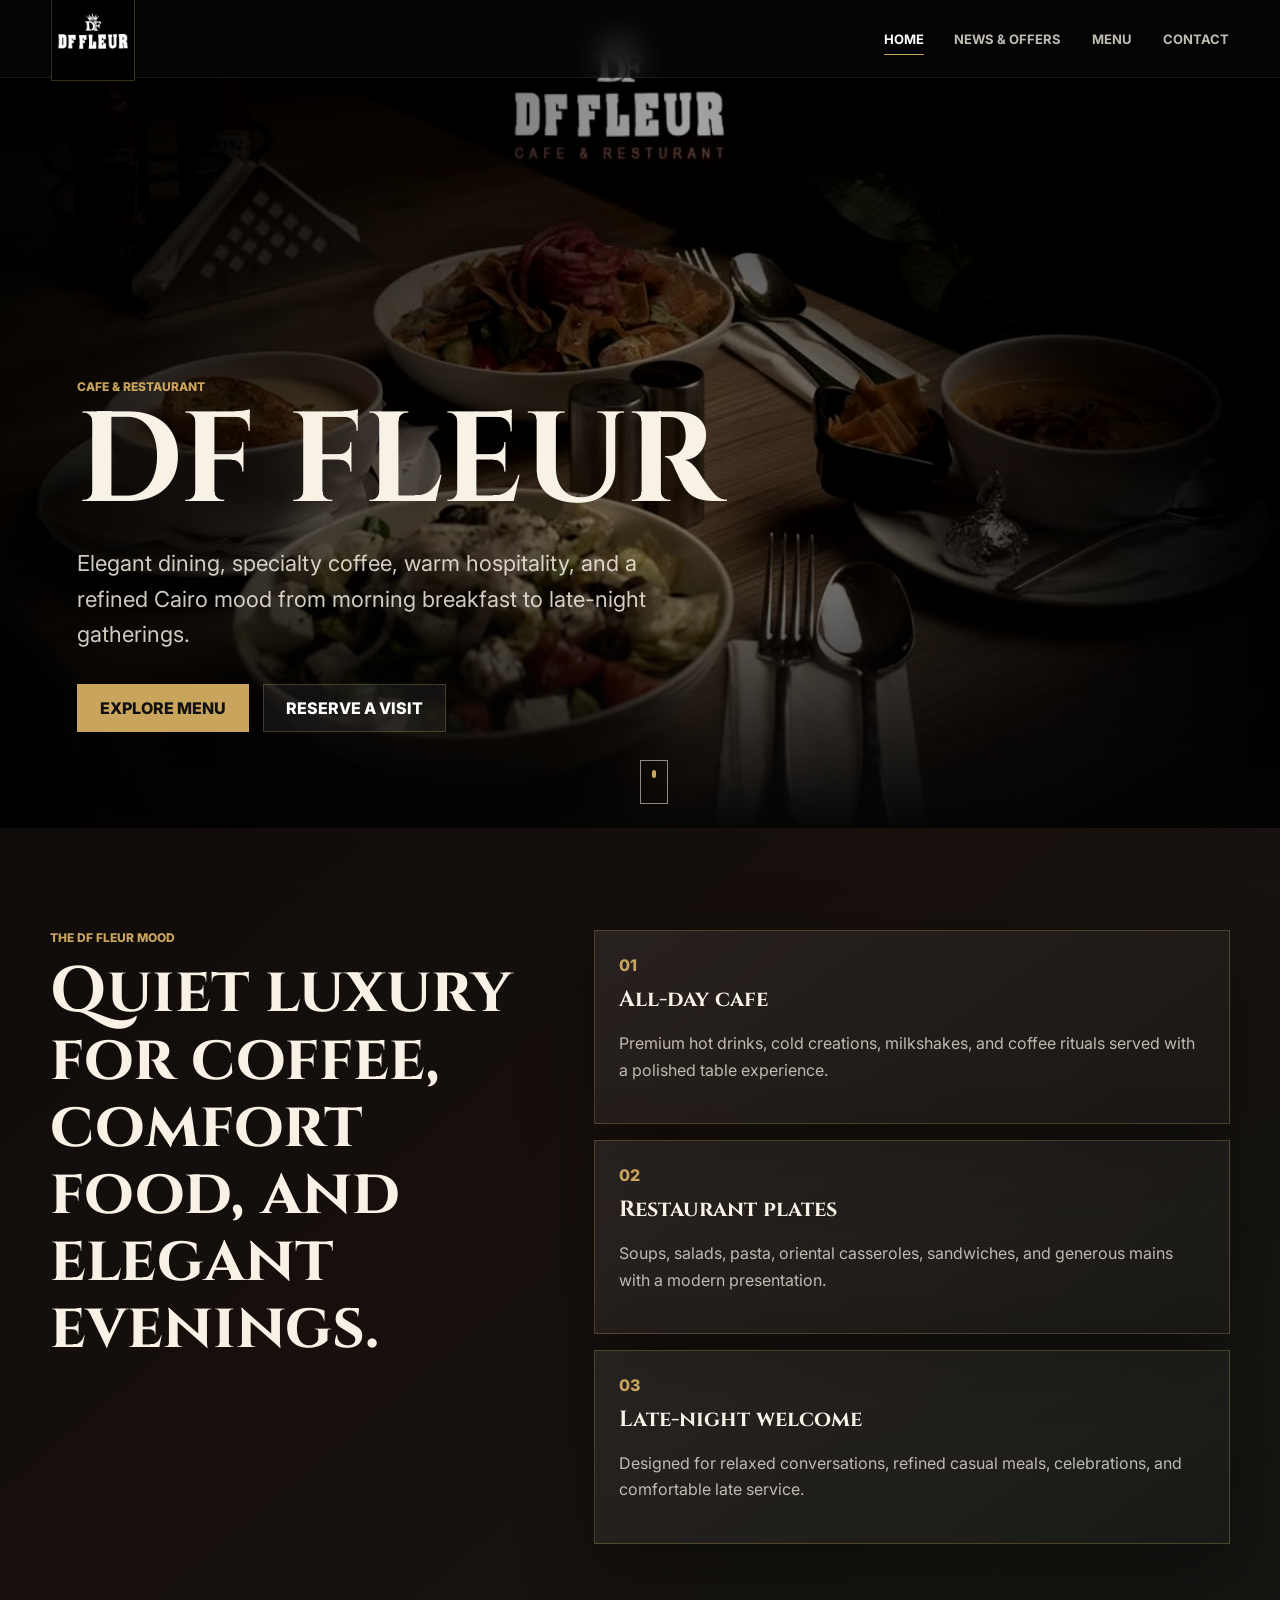
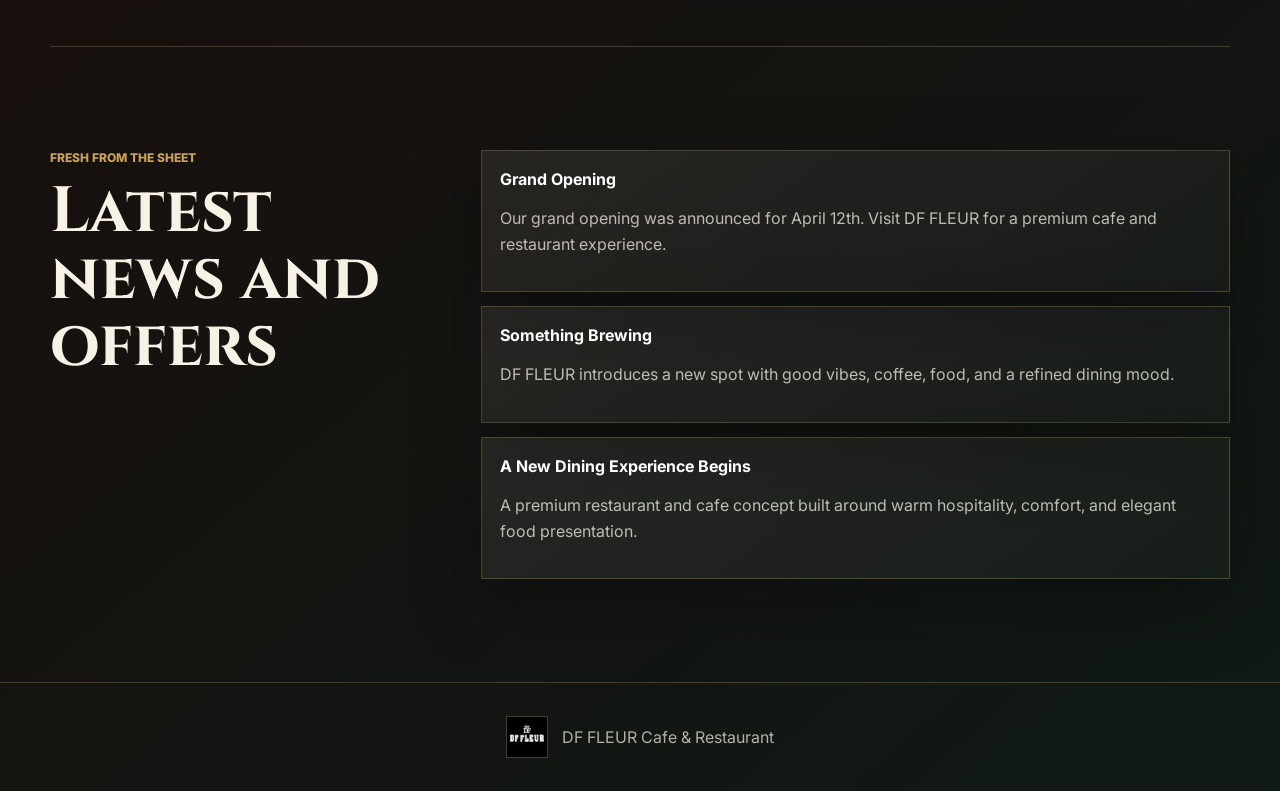
==== commit 42848c1e: "Add files via upload" ====
--- a/index.html
+++ b/index.html
@@ -1,125 +1,85 @@
-<!doctype html>
+<!DOCTYPE html>
 <html lang="en">
 <head>
-  <meta charset="utf-8">
-  <meta name="viewport" content="width=device-width, initial-scale=1">
-  <title>DF FLEUR | Restaurant & Café</title>
+  <meta charset="UTF-8">
+  <meta name="viewport" content="width=device-width, initial-scale=1.0">
+  <title>DF FLEUR | Cafe & Restaurant</title>
+  <meta name="description" content="DF FLEUR is a luxury cafe and restaurant in Heliopolis, Cairo.">
   <link rel="preconnect" href="https://fonts.googleapis.com">
   <link rel="preconnect" href="https://fonts.gstatic.com" crossorigin>
-  <link href="https://fonts.googleapis.com/css2?family=Playfair+Display:wght@700;800;900&family=Poppins:wght@400;500;600;700;800&display=swap" rel="stylesheet">
-  <link rel="stylesheet" href="css/style.css">
+  <link href="https://fonts.googleapis.com/css2?family=Cinzel:wght@500;600;700&family=Inter:wght@400;500;600;700&display=swap" rel="stylesheet">
+  <link rel="stylesheet" href="assets/css/styles.css">
 </head>
-<body>
-  <header class="site-header">
-    <nav class="nav container">
-      <a class="brand" href="index.html"><img src="assets/logo.jpg" alt="DF FLEUR logo"><span>DF FLEUR</span></a>
-      <button class="nav-toggle" type="button">Menu</button>
-      <div class="nav-links">
-        <a class="active" href="index.html">Home</a>
-        <a href="menu.html">Menu</a>
-        <a href="news.html">News & Offers</a>
-        <a href="contact.html">Contact</a>
-      </div>
+<body data-page="home">
+  <header class="site-header" data-header>
+    <a class="brand" href="index.html" aria-label="DF FLEUR home">
+      <img src="assets/images/logo.jpg" alt="DF FLEUR logo">
+    </a>
+    <button class="nav-toggle" type="button" aria-expanded="false" aria-controls="site-nav" data-nav-toggle>
+      <span></span><span></span><span></span>
+    </button>
+    <nav class="site-nav" id="site-nav" data-nav>
+      <a href="index.html" aria-current="page">Home</a>
+      <a href="news.html">News & Offers</a>
+      <a href="menu.html">Menu</a>
+      <a href="contact.html">Contact</a>
     </nav>
   </header>
 
   <main>
     <section class="hero">
-      <div class="container">
-        <div class="hero-content">
-          <div class="kicker">Welcome to Elegance</div>
-          <h1>Discover the Art of Refined Dining</h1>
-          <p>Experience premium cuisine and exceptional coffee culture in Cairo’s most sophisticated dining destination.</p>
-          <div class="btn-row">
-            <a class="btn primary" href="menu.html">Explore Menu <span>›</span></a>
-            <a class="btn" href="contact.html">Reserve Now <span>›</span></a>
-          </div>
+      <img class="hero-media" src="assets/images/main.jpg" alt="DF FLEUR dining table with salads, soups, and cafe setting">
+      <div class="hero-shade"></div>
+      <div class="hero-content">
+        <p class="eyebrow">Cafe & Restaurant</p>
+        <h1>DF FLEUR</h1>
+        <p class="hero-copy">Elegant dining, specialty coffee, warm hospitality, and a refined Cairo mood from morning breakfast to late-night gatherings.</p>
+        <div class="hero-actions">
+          <a class="button primary" href="menu.html">Explore Menu</a>
+          <a class="button ghost" href="contact.html">Reserve a Visit</a>
         </div>
       </div>
-      <div class="mouse" aria-hidden="true"></div>
+      <a class="hero-scroll" href="#signature" aria-label="Scroll to signature section"></a>
     </section>
 
-    <section class="section news-preview">
-      <div class="container" style="display:contents">
-        <div class="container" style="display:grid;grid-template-columns:inherit;gap:inherit;align-items:center">
-          <div>
-            <div class="kicker">Latest News</div>
-            <h2 class="section-title">What’s New at DF FLEUR</h2>
-            <p class="lead">Stay updated with our latest offerings, special events, and exclusive experiences. Every cup tells a story.</p>
-            <a class="btn" href="news.html">View All News & Offers <span>›</span></a>
-          </div>
-          <div class="mini-news" id="homeNews">
-            <div class="loading"><span class="spinner"></span>Loading latest updates...</div>
-          </div>
-        </div>
+    <section class="section split-section" id="signature">
+      <div>
+        <p class="eyebrow">The DF FLEUR mood</p>
+        <h2>Quiet luxury for coffee, comfort food, and elegant evenings.</h2>
+      </div>
+      <div class="signature-grid">
+        <article>
+          <span>01</span>
+          <h3>All-day cafe</h3>
+          <p>Premium hot drinks, cold creations, milkshakes, and coffee rituals served with a polished table experience.</p>
+        </article>
+        <article>
+          <span>02</span>
+          <h3>Restaurant plates</h3>
+          <p>Soups, salads, pasta, oriental casseroles, sandwiches, and generous mains with a modern presentation.</p>
+        </article>
+        <article>
+          <span>03</span>
+          <h3>Late-night welcome</h3>
+          <p>Designed for relaxed conversations, refined casual meals, celebrations, and comfortable late service.</p>
+        </article>
       </div>
     </section>
 
-    <section class="feature-band">
-      <div class="container">
-        <div class="feature-text">
-          <div class="kicker">Coffee Culture</div>
-          <h2 class="section-title">Every Cup Tells a Story</h2>
-          <p class="lead">Immerse yourself in our premium coffee selection, expertly crafted by our master baristas. From morning espresso to afternoon indulgence.</p>
-          <a class="btn primary" href="menu.html">Explore Beverages <span>›</span></a>
-        </div>
+    <section class="section feature-band">
+      <div>
+        <p class="eyebrow">Fresh from the sheet</p>
+        <h2>Latest news and offers</h2>
       </div>
-    </section>
-
-    <section class="cta">
-      <div class="container">
-        <h2 class="section-title">Ready for an Unforgettable Experience?</h2>
-        <p class="lead" style="margin-left:auto;margin-right:auto">Reserve your table or visit us for a premium dining and coffee experience in the heart of Heliopolis.</p>
-        <div class="btn-row" style="justify-content:center;margin-top:34px">
-          <a class="btn primary" href="contact.html">Get In Touch <span>›</span></a>
-          <a class="btn" href="contact.html#map">View Location <span>›</span></a>
-        </div>
-      </div>
+      <div class="preview-list" data-home-offers></div>
     </section>
   </main>
 
-  <footer class="footer">
-    <div class="container footer-grid">
-      <div>
-        <div class="footer-logo"><img src="assets/logo.jpg" alt="DF FLEUR logo"><span>DF FLEUR</span></div>
-        <p>Premium restaurant and café in Heliopolis, Cairo</p>
-      </div>
-      <div>
-        <h3>Quick Links</h3>
-        <a href="menu.html">Menu</a>
-        <a href="news.html">Offers</a>
-        <a href="contact.html">Contact</a>
-      </div>
-      <div id="footerContact">
-        <h3>Get In Touch</h3>
-        <p>📍 Heliopolis, Cairo</p>
-        <p>📱 +20 104 000 9755</p>
-      </div>
-    </div>
-    <div class="copyright">© <span id="year"></span> DF FLEUR. All rights reserved.</div>
+  <footer class="site-footer">
+    <img src="assets/images/logo.jpg" alt="DF FLEUR logo">
+    <p>DF FLEUR Cafe & Restaurant</p>
   </footer>
 
-  <script src="js/sheets.js"></script>
-  <script>
-    document.getElementById('year').textContent = new Date().getFullYear();
-    (async () => {
-      const newsHolder = document.getElementById('homeNews');
-      const rows = activeRows(await loadSheet('Offers')).slice(0, 3);
-      newsHolder.innerHTML = rows.map(row => `
-        <article class="news-card">
-          <h3>${safeText(row.Title)}</h3>
-          <p>${safeText(row.Description)}</p>
-        </article>
-      `).join('') || '<p>No updates available now.</p>';
-
-      const contact = (await loadSheet('Contact'))[0] || {};
-      const footer = document.getElementById('footerContact');
-      footer.innerHTML = `
-        <h3>Get In Touch</h3>
-        <p>📍 ${safeText(contact.Address || 'Heliopolis, Cairo')}</p>
-        <p>📱 ${safeText(contact.Phone || '+20 104 000 9755')}</p>
-      `;
-    })();
-  </script>
+  <script src="assets/js/app.js"></script>
 </body>
 </html>
--- a/assets/css/styles.css
+++ b/assets/css/styles.css
@@ -0,0 +1,746 @@
+:root {
+  --ink: #0a0a0a;
+  --charcoal: #14110f;
+  --ivory: #f7f1e6;
+  --paper: #fbf6ec;
+  --gold: #c8a45d;
+  --green: #17382d;
+  --wine: #6b1f2b;
+  --clay: #b96845;
+  --muted: #b8ad9d;
+  --line: rgba(200, 164, 93, 0.28);
+  --shadow: 0 24px 70px rgba(0, 0, 0, 0.34);
+}
+
+* {
+  box-sizing: border-box;
+}
+
+html {
+  scroll-behavior: smooth;
+}
+
+body {
+  margin: 0;
+  min-height: 100vh;
+  color: var(--ivory);
+  background:
+    radial-gradient(circle at 15% 5%, rgba(107, 31, 43, 0.22), transparent 30rem),
+    linear-gradient(140deg, #080707 0%, #17100d 48%, #101a16 100%);
+  font-family: Inter, Arial, sans-serif;
+}
+
+body::before {
+  position: fixed;
+  inset: 0;
+  z-index: -1;
+  pointer-events: none;
+  content: "";
+  opacity: 0.2;
+  background-image:
+    linear-gradient(rgba(255,255,255,.04) 1px, transparent 1px),
+    linear-gradient(90deg, rgba(255,255,255,.03) 1px, transparent 1px);
+  background-size: 44px 44px;
+}
+
+a {
+  color: inherit;
+  text-decoration: none;
+}
+
+img {
+  display: block;
+  max-width: 100%;
+}
+
+button,
+input,
+textarea {
+  font: inherit;
+}
+
+.site-header {
+  position: fixed;
+  top: 0;
+  left: 0;
+  right: 0;
+  z-index: 20;
+  display: flex;
+  align-items: center;
+  justify-content: space-between;
+  height: 78px;
+  padding: 12px clamp(18px, 4vw, 58px);
+  border-bottom: 1px solid rgba(255, 255, 255, 0.08);
+  background: rgba(8, 7, 7, 0.62);
+  backdrop-filter: blur(16px);
+  transition: background .25s ease, height .25s ease;
+}
+
+.site-header.scrolled {
+  height: 66px;
+  background: rgba(8, 7, 7, 0.88);
+}
+
+.brand img {
+  width: 84px;
+  aspect-ratio: 1;
+  border: 1px solid var(--line);
+  object-fit: cover;
+}
+
+.site-nav {
+  display: flex;
+  align-items: center;
+  gap: clamp(18px, 2.4vw, 34px);
+  color: rgba(247, 241, 230, .78);
+  font-size: 13px;
+  font-weight: 700;
+  letter-spacing: 0;
+  text-transform: uppercase;
+}
+
+.site-nav a {
+  position: relative;
+  padding: 8px 0;
+}
+
+.site-nav a::after {
+  position: absolute;
+  left: 0;
+  right: 0;
+  bottom: 0;
+  height: 1px;
+  content: "";
+  transform: scaleX(0);
+  transform-origin: left;
+  background: var(--gold);
+  transition: transform .2s ease;
+}
+
+.site-nav a:hover,
+.site-nav a[aria-current="page"] {
+  color: #fff;
+}
+
+.site-nav a:hover::after,
+.site-nav a[aria-current="page"]::after {
+  transform: scaleX(1);
+}
+
+.nav-toggle {
+  display: none;
+  width: 44px;
+  height: 44px;
+  border: 1px solid var(--line);
+  background: rgba(255,255,255,.04);
+  color: var(--ivory);
+}
+
+.nav-toggle span {
+  display: block;
+  width: 18px;
+  height: 2px;
+  margin: 4px auto;
+  background: currentColor;
+}
+
+.hero {
+  position: relative;
+  min-height: 92vh;
+  display: grid;
+  align-items: end;
+  overflow: hidden;
+  padding: 150px clamp(20px, 6vw, 86px) 96px;
+}
+
+.hero-media,
+.hero-shade {
+  position: absolute;
+  inset: 0;
+}
+
+.hero-media {
+  width: 100%;
+  height: 100%;
+  object-fit: cover;
+  filter: saturate(.9) contrast(1.08);
+}
+
+.hero-shade {
+  background:
+    linear-gradient(90deg, rgba(0,0,0,.86), rgba(0,0,0,.36) 54%, rgba(0,0,0,.72)),
+    linear-gradient(0deg, rgba(8,7,7,.98), transparent 38%);
+}
+
+.hero-content {
+  position: relative;
+  z-index: 1;
+  width: min(760px, 100%);
+}
+
+.eyebrow {
+  margin: 0 0 14px;
+  color: var(--gold);
+  font-size: 12px;
+  font-weight: 800;
+  letter-spacing: 0;
+  text-transform: uppercase;
+}
+
+h1,
+h2,
+h3 {
+  margin: 0;
+  font-family: Cinzel, Georgia, serif;
+  font-weight: 700;
+}
+
+.hero h1 {
+  font-size: clamp(56px, 10vw, 140px);
+  line-height: .86;
+}
+
+.hero-copy {
+  width: min(620px, 100%);
+  margin: 28px 0 0;
+  color: rgba(247, 241, 230, .84);
+  font-size: clamp(17px, 2vw, 22px);
+  line-height: 1.6;
+}
+
+.hero-actions {
+  display: flex;
+  flex-wrap: wrap;
+  gap: 14px;
+  margin-top: 32px;
+}
+
+.button {
+  display: inline-flex;
+  align-items: center;
+  justify-content: center;
+  min-height: 48px;
+  padding: 0 22px;
+  border: 1px solid var(--line);
+  color: #fff;
+  font-weight: 800;
+  text-transform: uppercase;
+  transition: transform .2s ease, background .2s ease, color .2s ease;
+}
+
+.button:hover {
+  transform: translateY(-2px);
+}
+
+.button.primary {
+  background: var(--gold);
+  color: #111;
+}
+
+.button.ghost {
+  background: rgba(255,255,255,.06);
+}
+
+.hero-scroll {
+  position: absolute;
+  left: 50%;
+  bottom: 24px;
+  z-index: 2;
+  width: 28px;
+  height: 44px;
+  border: 1px solid rgba(247,241,230,.56);
+}
+
+.hero-scroll::after {
+  position: absolute;
+  top: 9px;
+  left: 50%;
+  width: 4px;
+  height: 8px;
+  border-radius: 99px;
+  content: "";
+  transform: translateX(-50%);
+  background: var(--gold);
+  animation: drift 1.5s infinite;
+}
+
+@keyframes drift {
+  0% { transform: translate(-50%, 0); opacity: .2; }
+  50% { opacity: 1; }
+  100% { transform: translate(-50%, 14px); opacity: .2; }
+}
+
+.section {
+  width: min(1180px, calc(100% - 36px));
+  margin: 0 auto;
+  padding: clamp(58px, 8vw, 108px) 0;
+}
+
+.split-section {
+  display: grid;
+  grid-template-columns: minmax(0, .86fr) minmax(0, 1.14fr);
+  gap: clamp(32px, 5vw, 72px);
+  align-items: start;
+}
+
+.split-section h2,
+.feature-band h2,
+.page-hero h1 {
+  font-size: clamp(34px, 5vw, 68px);
+  line-height: 1.05;
+}
+
+.signature-grid {
+  display: grid;
+  gap: 16px;
+}
+
+.signature-grid article,
+.news-card,
+.contact-panel,
+.reservation-form,
+.preview-item {
+  border: 1px solid var(--line);
+  background: linear-gradient(145deg, rgba(255,255,255,.08), rgba(255,255,255,.025));
+  box-shadow: var(--shadow);
+}
+
+.signature-grid article {
+  padding: 24px;
+}
+
+.signature-grid span {
+  color: var(--gold);
+  font-weight: 800;
+}
+
+.signature-grid h3 {
+  margin-top: 10px;
+  font-size: 22px;
+}
+
+.signature-grid p,
+.page-hero p,
+.news-card p,
+.preview-item p,
+.contact-panel p,
+.reservation-form label,
+.menu-item p {
+  color: rgba(247, 241, 230, .74);
+  line-height: 1.65;
+}
+
+.feature-band {
+  display: grid;
+  grid-template-columns: minmax(0, .7fr) minmax(0, 1.3fr);
+  gap: 28px;
+  border-top: 1px solid var(--line);
+}
+
+.preview-list {
+  display: grid;
+  gap: 14px;
+}
+
+.preview-item {
+  padding: 18px;
+}
+
+.preview-item strong {
+  display: block;
+  margin-bottom: 6px;
+  color: #fff;
+}
+
+.page-shell {
+  padding-top: 96px;
+}
+
+.page-hero {
+  width: min(1180px, calc(100% - 36px));
+  margin: 0 auto;
+  padding: clamp(70px, 11vw, 124px) 0 30px;
+}
+
+.page-hero.compact {
+  max-width: 930px;
+  text-align: center;
+}
+
+.contact-hero {
+  position: relative;
+}
+
+.filter-row,
+.category-tabs {
+  display: flex;
+  flex-wrap: wrap;
+  justify-content: center;
+  gap: 10px;
+}
+
+.chip {
+  min-height: 40px;
+  padding: 0 16px;
+  border: 1px solid var(--line);
+  color: var(--ivory);
+  background: rgba(255,255,255,.04);
+  cursor: pointer;
+}
+
+.chip.active,
+.chip:hover {
+  background: var(--gold);
+  color: #111;
+}
+
+.status-line {
+  min-height: 24px;
+  margin: 22px 0;
+  color: var(--muted);
+  text-align: center;
+}
+
+.news-grid {
+  display: grid;
+  grid-template-columns: repeat(3, minmax(0, 1fr));
+  gap: 18px;
+}
+
+.news-card {
+  overflow: hidden;
+}
+
+.news-card img {
+  width: 100%;
+  aspect-ratio: 1.18;
+  object-fit: cover;
+  background: #111;
+}
+
+.news-card-body {
+  padding: 20px;
+}
+
+.badge {
+  display: inline-flex;
+  margin-bottom: 12px;
+  padding: 5px 10px;
+  color: #111;
+  background: var(--gold);
+  font-size: 12px;
+  font-weight: 800;
+  text-transform: uppercase;
+}
+
+.contact-layout {
+  display: grid;
+  grid-template-columns: minmax(0, 1fr) minmax(320px, .72fr);
+  gap: 22px;
+  align-items: start;
+}
+
+.contact-panel,
+.reservation-form {
+  padding: clamp(24px, 4vw, 42px);
+}
+
+.contact-panel h2 {
+  font-size: clamp(30px, 4vw, 50px);
+}
+
+.contact-actions {
+  display: flex;
+  flex-wrap: wrap;
+  gap: 12px;
+  margin-top: 24px;
+}
+
+.contact-list {
+  display: grid;
+  gap: 16px;
+  margin-top: 28px;
+}
+
+.contact-list div {
+  padding-bottom: 14px;
+  border-bottom: 1px solid var(--line);
+}
+
+.contact-list strong {
+  display: block;
+  margin-bottom: 6px;
+  color: var(--gold);
+  text-transform: uppercase;
+  font-size: 12px;
+}
+
+.reservation-form {
+  display: grid;
+  gap: 14px;
+}
+
+.reservation-form input,
+.reservation-form textarea {
+  display: block;
+  width: 100%;
+  margin-top: 8px;
+  padding: 13px 14px;
+  border: 1px solid var(--line);
+  color: var(--ivory);
+  background: rgba(0,0,0,.28);
+  outline: none;
+}
+
+.menu-shell .page-hero {
+  padding-bottom: 14px;
+}
+
+.menu-stage {
+  width: min(1180px, calc(100% - 24px));
+  margin: 0 auto;
+  padding: 10px 0 80px;
+}
+
+.menu-controls {
+  display: grid;
+  grid-template-columns: 48px minmax(0, 1fr) 48px;
+  gap: 12px;
+  align-items: center;
+}
+
+.icon-button {
+  width: 48px;
+  height: 48px;
+  border: 1px solid var(--line);
+  color: var(--ivory);
+  background: rgba(255,255,255,.05);
+  font-size: 30px;
+  cursor: pointer;
+}
+
+.icon-button:hover {
+  color: #111;
+  background: var(--gold);
+}
+
+.book {
+  position: relative;
+  width: min(980px, 100%);
+  min-height: 620px;
+  margin: 20px auto 0;
+  perspective: 1800px;
+}
+
+.menu-page {
+  position: absolute;
+  inset: 0;
+  display: grid;
+  grid-template-columns: minmax(0, .9fr) minmax(0, 1.1fr);
+  gap: 0;
+  overflow: hidden;
+  border: 1px solid rgba(111, 83, 42, .42);
+  background: var(--paper);
+  color: #18120e;
+  box-shadow: 0 34px 80px rgba(0,0,0,.45);
+  transform-origin: left center;
+  transform-style: preserve-3d;
+  backface-visibility: hidden;
+  transition: transform .65s cubic-bezier(.2,.7,.15,1), opacity .45s ease, z-index .1s linear;
+}
+
+.menu-page::after {
+  position: absolute;
+  inset: 0 0 0 50%;
+  pointer-events: none;
+  content: "";
+  background: linear-gradient(90deg, rgba(80,53,26,.18), transparent 18%);
+}
+
+.menu-page.is-current {
+  opacity: 1;
+  transform: rotateY(0deg);
+  z-index: 5;
+}
+
+.menu-page.is-before {
+  opacity: 0;
+  transform: rotateY(-112deg);
+  z-index: 1;
+}
+
+.menu-page.is-after {
+  opacity: 0;
+  transform: rotateY(9deg) translateX(12px);
+  z-index: 2;
+}
+
+.menu-cover {
+  position: relative;
+  min-height: 100%;
+  padding: 34px;
+  background:
+    linear-gradient(rgba(0,0,0,.42), rgba(0,0,0,.76)),
+    url("../images/main.jpg") center / cover;
+  color: #fff;
+}
+
+.menu-cover img {
+  width: 92px;
+  border: 1px solid var(--line);
+}
+
+.menu-cover h2 {
+  margin-top: 30px;
+  font-size: clamp(34px, 5vw, 64px);
+}
+
+.menu-cover p {
+  max-width: 320px;
+  color: rgba(255,255,255,.78);
+  line-height: 1.7;
+}
+
+.menu-list {
+  display: grid;
+  align-content: start;
+  gap: 12px;
+  padding: 34px;
+  max-height: 620px;
+  overflow: auto;
+}
+
+.menu-item {
+  display: grid;
+  grid-template-columns: minmax(0, 1fr) auto;
+  gap: 16px;
+  padding-bottom: 12px;
+  border-bottom: 1px solid rgba(24,18,14,.16);
+}
+
+.menu-item h3 {
+  font-family: Inter, Arial, sans-serif;
+  font-size: 18px;
+  font-weight: 800;
+}
+
+.menu-item p {
+  margin: 7px 0 0;
+  color: rgba(24,18,14,.72);
+  font-size: 14px;
+}
+
+.price {
+  color: var(--wine);
+  font-weight: 900;
+  white-space: nowrap;
+}
+
+.site-footer {
+  display: flex;
+  align-items: center;
+  justify-content: center;
+  gap: 14px;
+  padding: 28px 18px;
+  border-top: 1px solid var(--line);
+  color: rgba(247,241,230,.7);
+}
+
+.site-footer img {
+  width: 42px;
+  border: 1px solid var(--line);
+}
+
+@media (max-width: 860px) {
+  .nav-toggle {
+    display: block;
+  }
+
+  .site-nav {
+    position: fixed;
+    top: 78px;
+    left: 14px;
+    right: 14px;
+    display: none;
+    flex-direction: column;
+    align-items: stretch;
+    padding: 18px;
+    background: rgba(8,7,7,.96);
+    border: 1px solid var(--line);
+  }
+
+  .site-nav.open {
+    display: flex;
+  }
+
+  .split-section,
+  .feature-band,
+  .contact-layout,
+  .menu-page {
+    grid-template-columns: 1fr;
+  }
+
+  .news-grid {
+    grid-template-columns: 1fr;
+  }
+
+  .hero {
+    min-height: 88vh;
+    padding-bottom: 76px;
+  }
+
+  .book {
+    min-height: 760px;
+  }
+
+  .menu-page {
+    position: relative;
+    min-height: 760px;
+  }
+
+  .menu-page:not(.is-current) {
+    display: none;
+  }
+
+  .menu-list {
+    max-height: none;
+  }
+}
+
+@media (max-width: 560px) {
+  .brand img {
+    width: 64px;
+  }
+
+  .site-header {
+    height: 68px;
+  }
+
+  .site-nav {
+    top: 68px;
+  }
+
+  .hero h1 {
+    font-size: 56px;
+  }
+
+  .menu-controls {
+    grid-template-columns: 42px minmax(0, 1fr) 42px;
+  }
+
+  .icon-button {
+    width: 42px;
+    height: 42px;
+  }
+
+  .category-tabs {
+    justify-content: flex-start;
+    overflow-x: auto;
+    flex-wrap: nowrap;
+    padding-bottom: 8px;
+  }
+
+  .chip {
+    flex: 0 0 auto;
+  }
+}
